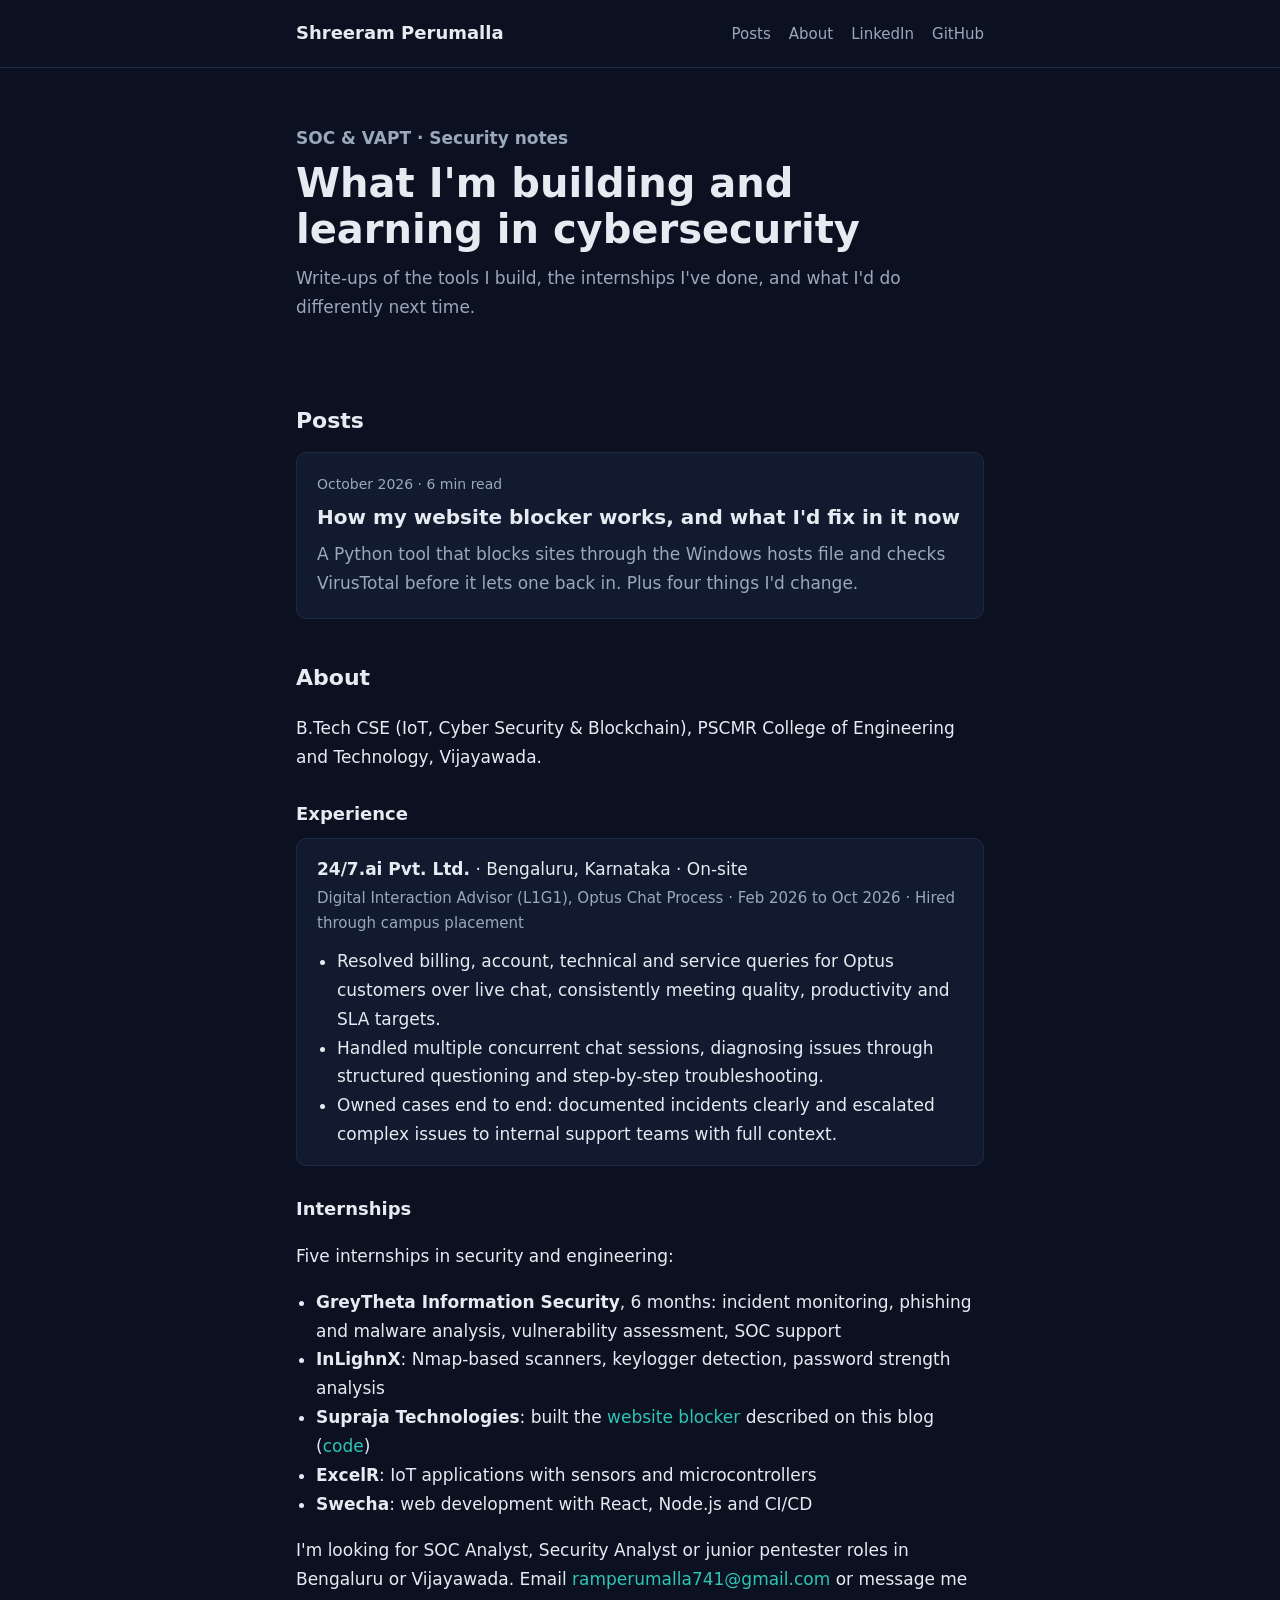
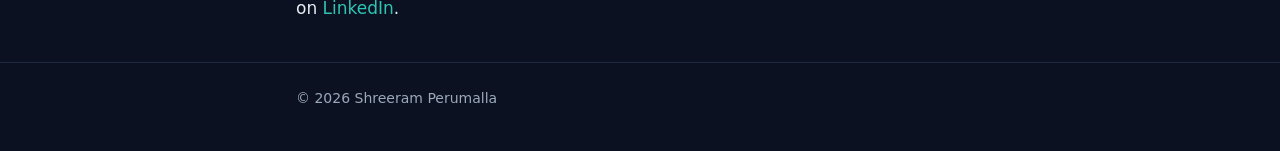
==== index.html @ 64037915 "Add files via upload" ====
<!doctype html>
<html lang="en">
<head>
<meta charset="utf-8">
<meta name="viewport" content="width=device-width, initial-scale=1">
<title>Shreeram Perumalla | Security Notes</title>
<meta name="description" content="Notes on SOC work, VAPT and the security tools I build. Shreeram Perumalla, cybersecurity student from Vijayawada.">
<link rel="stylesheet" href="style.css">
</head>
<body>
<header class="site"><div class="wrap">
  <a class="brand" href="./">Shreeram Perumalla</a>
  <nav><a href="./">Posts</a><a href="#about">About</a><a href="https://www.linkedin.com/in/shreeram-perumalla">LinkedIn</a><a href="https://github.com/ShreeRam03">GitHub</a></nav>
</div></header>

<main class="wrap">
  <section class="hero">
    <p class="tag">SOC &amp; VAPT · Security notes</p>
    <h1>What I'm building and learning in cybersecurity</h1>
    <p>Write-ups of the tools I build, the internships I've done, and what I'd do differently next time.</p>
  </section>

  <h2>Posts</h2>
  <a class="post-card" href="website-blocker.html">
    <div class="meta">October 2026 · 6 min read</div>
    <h3>How my website blocker works, and what I'd fix in it now</h3>
    <p>A Python tool that blocks sites through the Windows hosts file and checks VirusTotal before it lets one back in. Plus four things I'd change.</p>
  </a>

  <h2 id="about">About</h2>
  <p>B.Tech CSE (IoT, Cyber Security &amp; Blockchain), PSCMR College of Engineering and Technology, Vijayawada.</p>

  <h3>Experience</h3>
  <div class="role">
    <div class="role-head"><strong>24/7.ai Pvt. Ltd.</strong> · Bengaluru, Karnataka · On-site</div>
    <div class="role-title">Digital Interaction Advisor (L1G1), Optus Chat Process · Feb 2026 to Oct 2026 · Hired through campus placement</div>
    <ul class="facts">
      <li>Resolved billing, account, technical and service queries for Optus customers over live chat, consistently meeting quality, productivity and SLA targets.</li>
      <li>Handled multiple concurrent chat sessions, diagnosing issues through structured questioning and step-by-step troubleshooting.</li>
      <li>Owned cases end to end: documented incidents clearly and escalated complex issues to internal support teams with full context.</li>
    </ul>
  </div>

  <h3>Internships</h3>
  <p>Five internships in security and engineering:</p>
  <ul class="facts">
    <li><strong>GreyTheta Information Security</strong>, 6 months: incident monitoring, phishing and malware analysis, vulnerability assessment, SOC support</li>
    <li><strong>InLighnX</strong>: Nmap-based scanners, keylogger detection, password strength analysis</li>
    <li><strong>Supraja Technologies</strong>: built the <a href="website-blocker.html">website blocker</a> described on this blog (<a href="https://github.com/ShreeRam03/ShreeRam03.github.io/tree/main/scanner">code</a>)</li>
    <li><strong>ExcelR</strong>: IoT applications with sensors and microcontrollers</li>
    <li><strong>Swecha</strong>: web development with React, Node.js and CI/CD</li>
  </ul>
  <p>I'm looking for SOC Analyst, Security Analyst or junior pentester roles in Bengaluru or Vijayawada. Email <a href="mailto:ramperumalla741@gmail.com">ramperumalla741@gmail.com</a> or message me on <a href="https://www.linkedin.com/in/shreeram-perumalla">LinkedIn</a>.</p>
</main>

<footer><div class="wrap">© 2026 Shreeram Perumalla</div></footer>
</body>
</html>
---- style.css ----
:root {
  --bg: #0b1120;
  --panel: #111a2e;
  --text: #e6ebf2;
  --muted: #9aa8bb;
  --accent: #2ec4b6;
  --line: #1e2a44;
  --code: #0e1628;
}
* { box-sizing: border-box; }
html { -webkit-text-size-adjust: 100%; }
body {
  margin: 0;
  background: var(--bg);
  color: var(--text);
  font: 17px/1.7 "Segoe UI", system-ui, -apple-system, Roboto, sans-serif;
}
a { color: var(--accent); text-decoration: none; }
a:hover { text-decoration: underline; }
.wrap { max-width: 720px; margin: 0 auto; padding: 0 16px; }
header.site { border-bottom: 1px solid var(--line); }
header.site .wrap { display: flex; justify-content: space-between; align-items: center; padding-top: 18px; padding-bottom: 18px; gap: 12px; flex-wrap: wrap; }
.brand { color: var(--text); font-weight: 700; font-size: 18px; }
nav a { margin-left: 18px; color: var(--muted); font-size: 15px; }
nav a:first-child { margin-left: 0; }
.hero { padding: 56px 0 32px; }
.hero h1 { font-size: 40px; line-height: 1.15; margin: 0 0 12px; }
.hero p { color: var(--muted); margin: 0 0 8px; }
.tag { color: var(--accent); font-weight: 600; }
h2 { font-size: 22px; margin: 40px 0 12px; }
.post-card { display: block; background: var(--panel); border: 1px solid var(--line); border-radius: 10px; padding: 20px; margin: 12px 0; color: var(--text); }
.post-card:hover { border-color: var(--accent); text-decoration: none; }
.post-card .meta { color: var(--muted); font-size: 14px; }
.post-card h3 { margin: 4px 0 6px; font-size: 20px; }
.post-card p { margin: 0; color: var(--muted); }
article { padding: 40px 0; }
article h1 { font-size: 34px; line-height: 1.2; margin: 0 0 8px; }
article .meta { color: var(--muted); font-size: 14px; margin-bottom: 28px; }
article h2 { font-size: 24px; }
pre, code { font-family: Consolas, "Cascadia Mono", monospace; font-size: 14px; }
code { background: var(--code); padding: 2px 6px; border-radius: 4px; }
pre { background: var(--code); border: 1px solid var(--line); padding: 14px; border-radius: 8px; overflow-x: auto; }
pre code { padding: 0; background: none; }
ul.facts { padding-left: 20px; }
footer { border-top: 1px solid var(--line); color: var(--muted); font-size: 14px; padding: 24px 0 40px; margin-top: 40px; }
@media (max-width: 520px) { .hero h1 { font-size: 30px; } article h1 { font-size: 27px; } }
h3 { font-size: 18px; margin: 28px 0 8px; }
.role { background: var(--panel); border: 1px solid var(--line); border-radius: 10px; padding: 16px 20px; }
.role-title { color: var(--muted); font-size: 15px; margin-top: 2px; }
.role ul.facts { margin: 10px 0 0; }
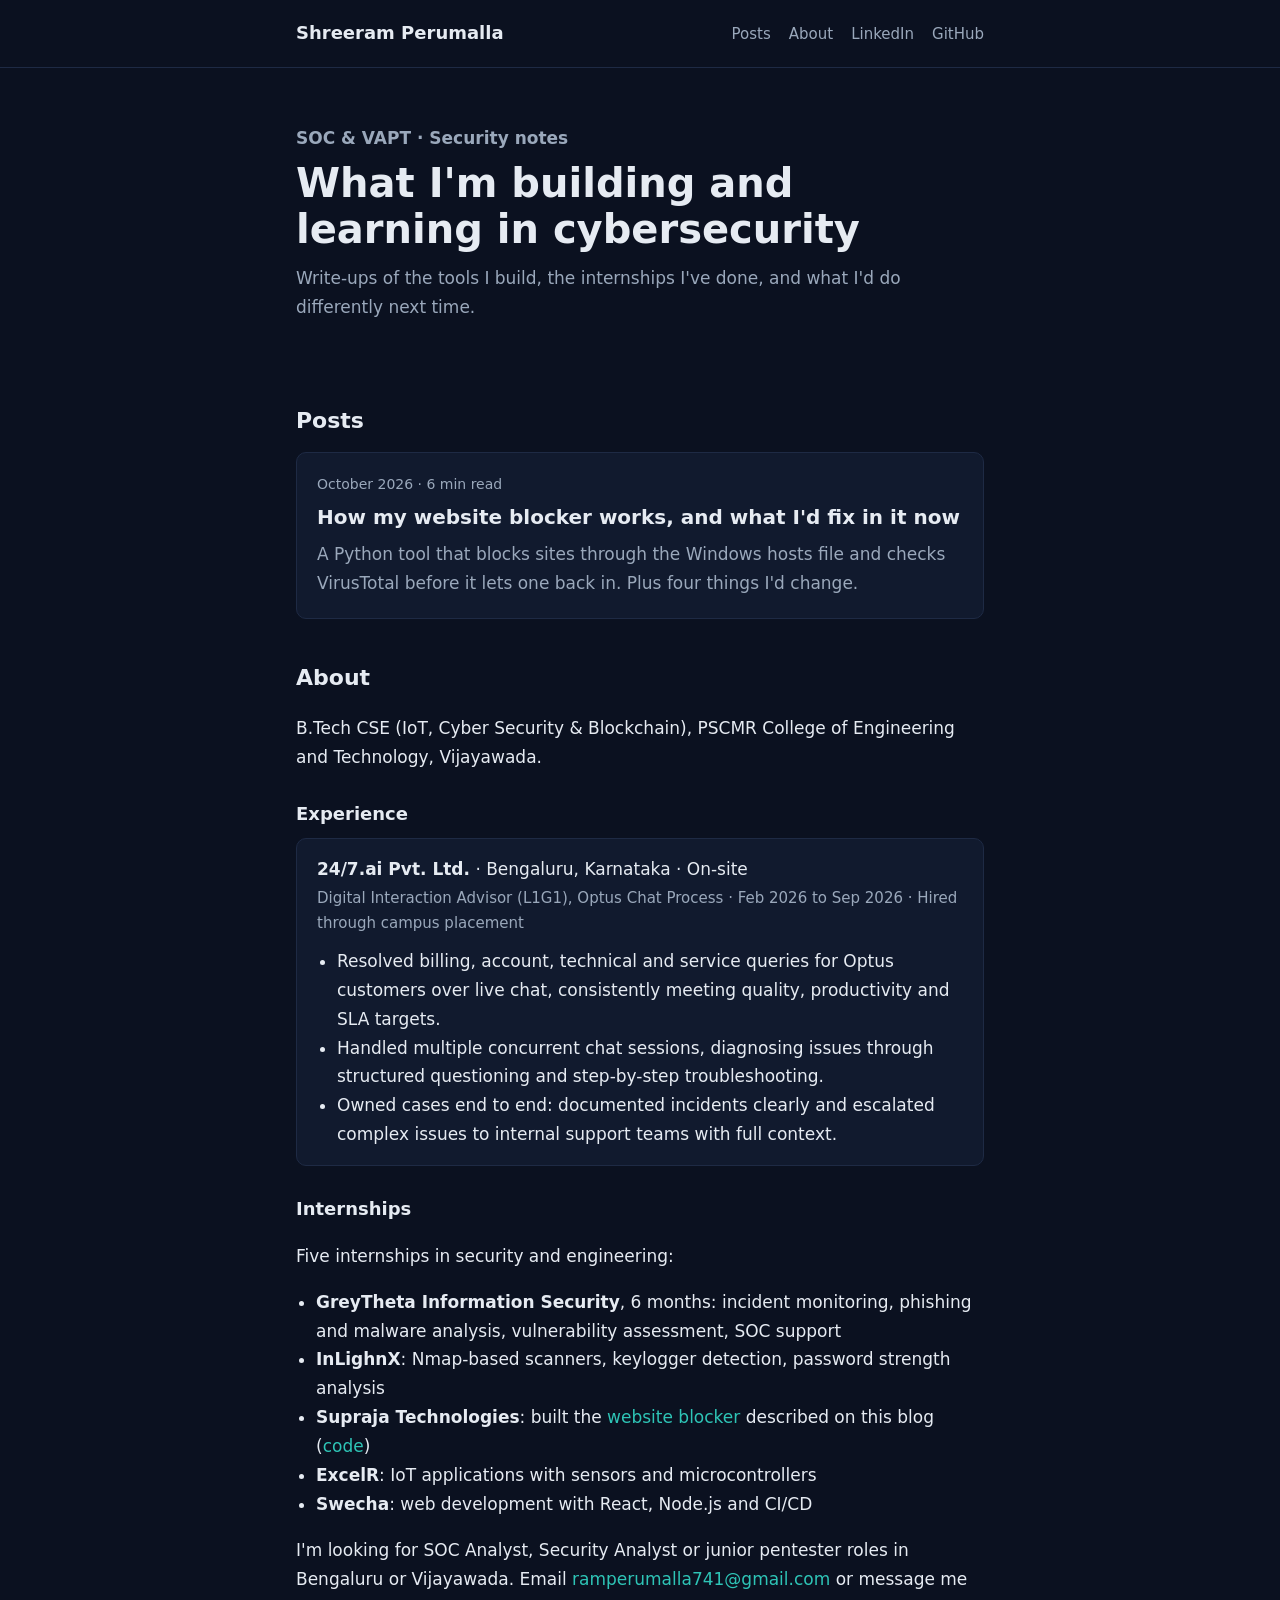
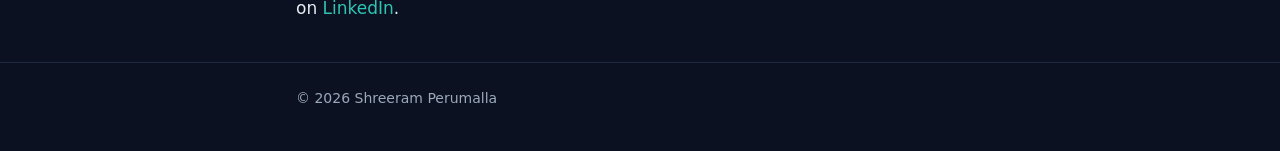
==== commit 06818e38: "Add files via upload" ====
--- a/index.html
+++ b/index.html
@@ -33,7 +33,7 @@
   <h3>Experience</h3>
   <div class="role">
     <div class="role-head"><strong>24/7.ai Pvt. Ltd.</strong> · Bengaluru, Karnataka · On-site</div>
-    <div class="role-title">Digital Interaction Advisor (L1G1), Optus Chat Process · Feb 2026 to Oct 2026 · Hired through campus placement</div>
+    <div class="role-title">Digital Interaction Advisor (L1G1), Optus Chat Process · Feb 2026 to Sep 2026 · Hired through campus placement</div>
     <ul class="facts">
       <li>Resolved billing, account, technical and service queries for Optus customers over live chat, consistently meeting quality, productivity and SLA targets.</li>
       <li>Handled multiple concurrent chat sessions, diagnosing issues through structured questioning and step-by-step troubleshooting.</li>
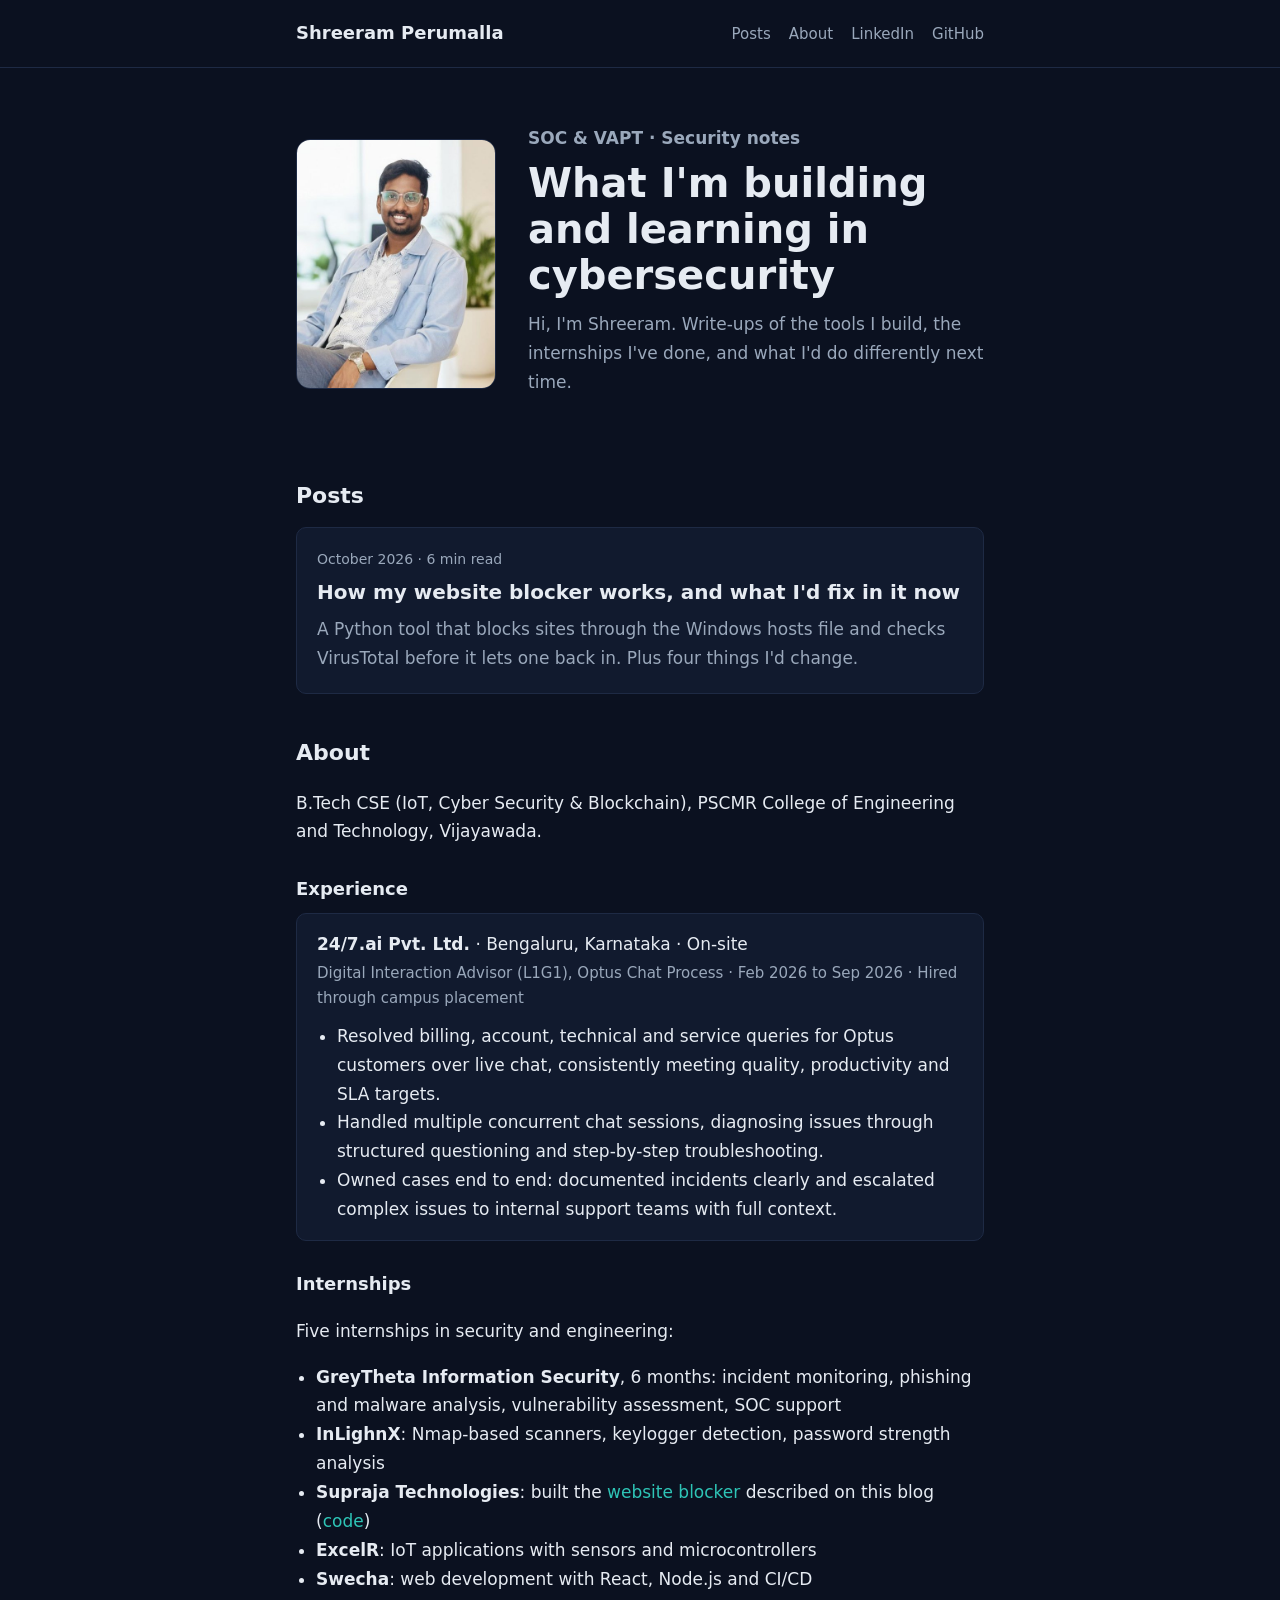
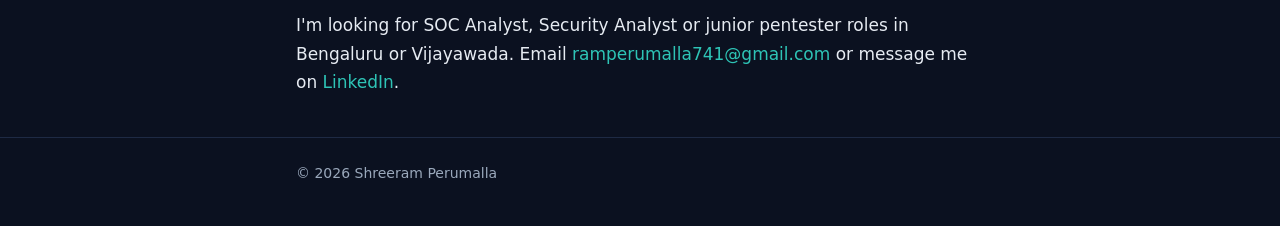
==== commit d209501a: "Add files via upload" ====
--- a/index.html
+++ b/index.html
@@ -15,9 +15,12 @@
 
 <main class="wrap">
   <section class="hero">
-    <p class="tag">SOC &amp; VAPT · Security notes</p>
-    <h1>What I'm building and learning in cybersecurity</h1>
-    <p>Write-ups of the tools I build, the internships I've done, and what I'd do differently next time.</p>
+    <img class="portrait" src="photo.jpg" width="480" height="600" alt="Shreeram Perumalla">
+    <div>
+      <p class="tag">SOC &amp; VAPT · Security notes</p>
+      <h1>What I'm building and learning in cybersecurity</h1>
+      <p>Hi, I'm Shreeram. Write-ups of the tools I build, the internships I've done, and what I'd do differently next time.</p>
+    </div>
   </section>
 
   <h2>Posts</h2>
--- a/style.css
+++ b/style.css
@@ -48,3 +48,9 @@
 .role { background: var(--panel); border: 1px solid var(--line); border-radius: 10px; padding: 16px 20px; }
 .role-title { color: var(--muted); font-size: 15px; margin-top: 2px; }
 .role ul.facts { margin: 10px 0 0; }
+.hero { display: flex; align-items: center; gap: 32px; }
+.portrait { width: 200px; height: 250px; object-fit: cover; border-radius: 14px; border: 1px solid var(--line); flex-shrink: 0; }
+@media (max-width: 620px) {
+  .hero { flex-direction: column; align-items: flex-start; gap: 20px; padding-top: 32px; }
+  .portrait { width: 160px; height: 200px; }
+}
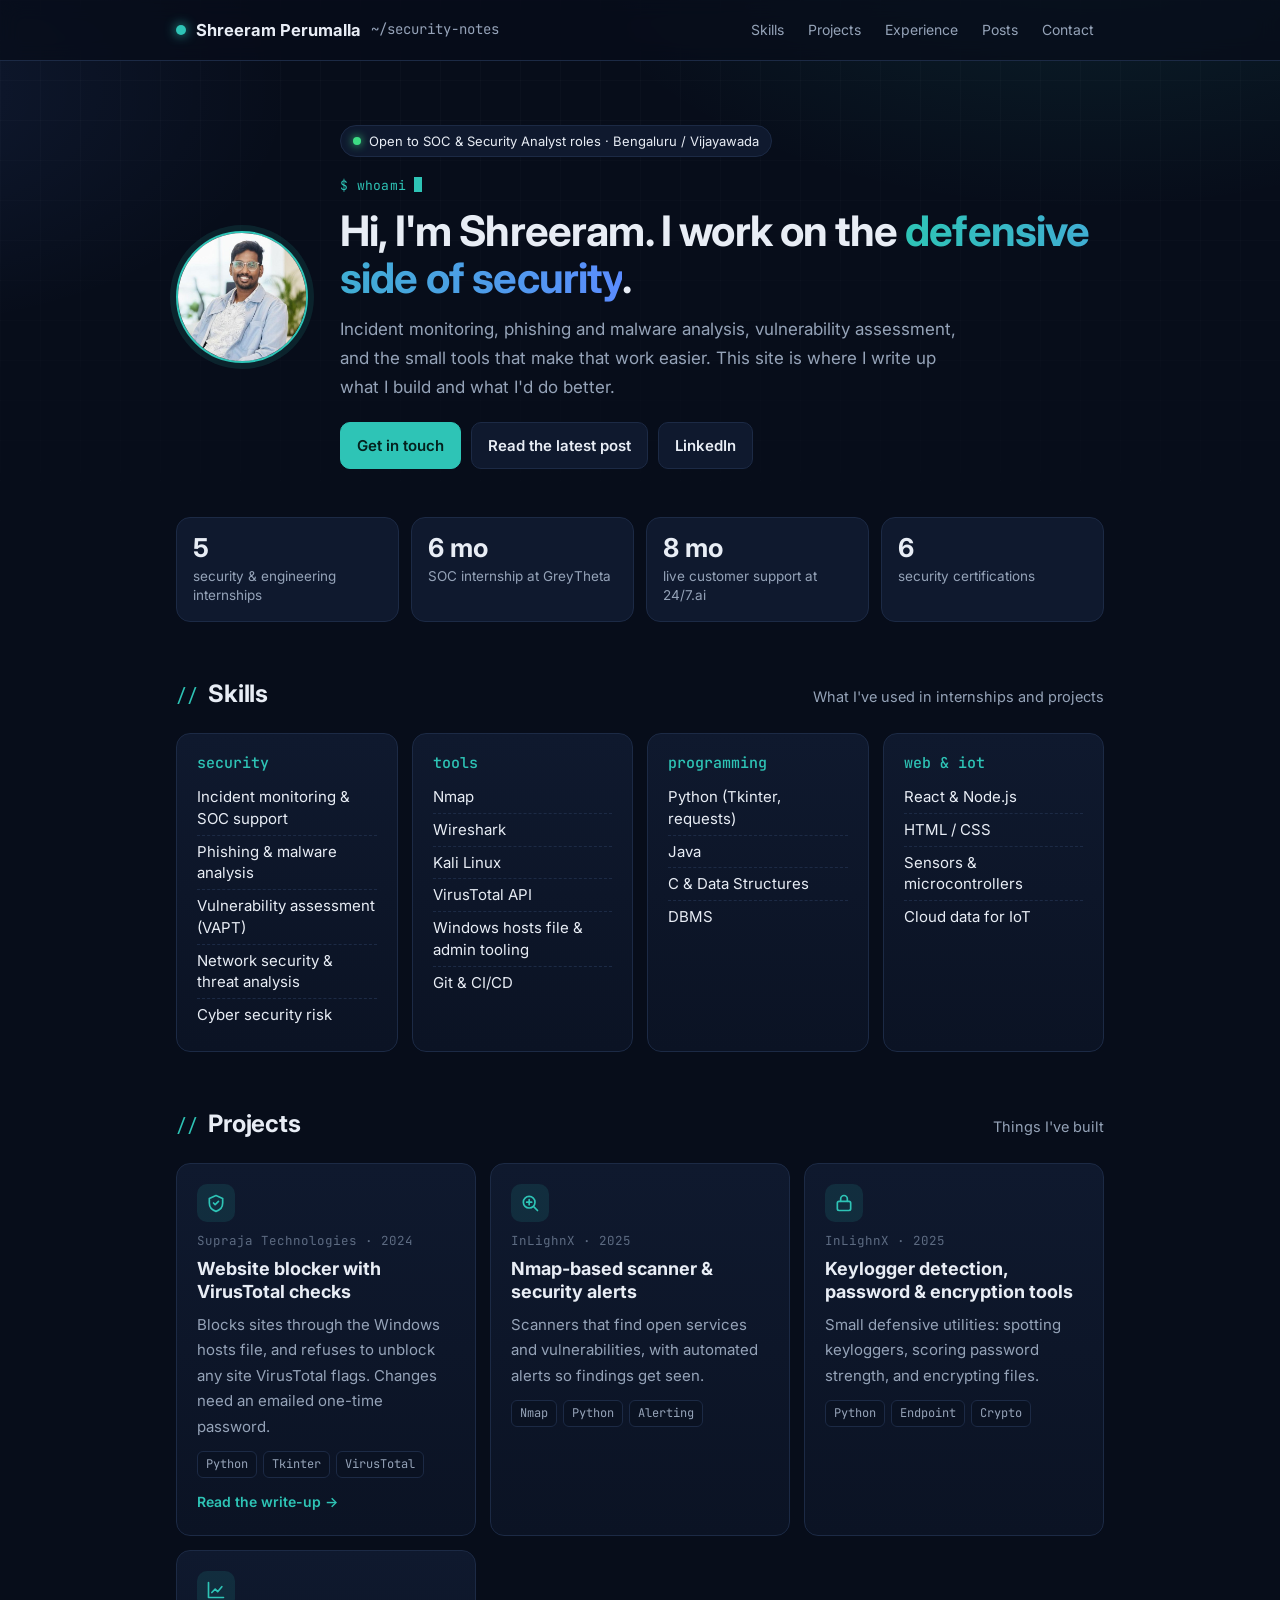
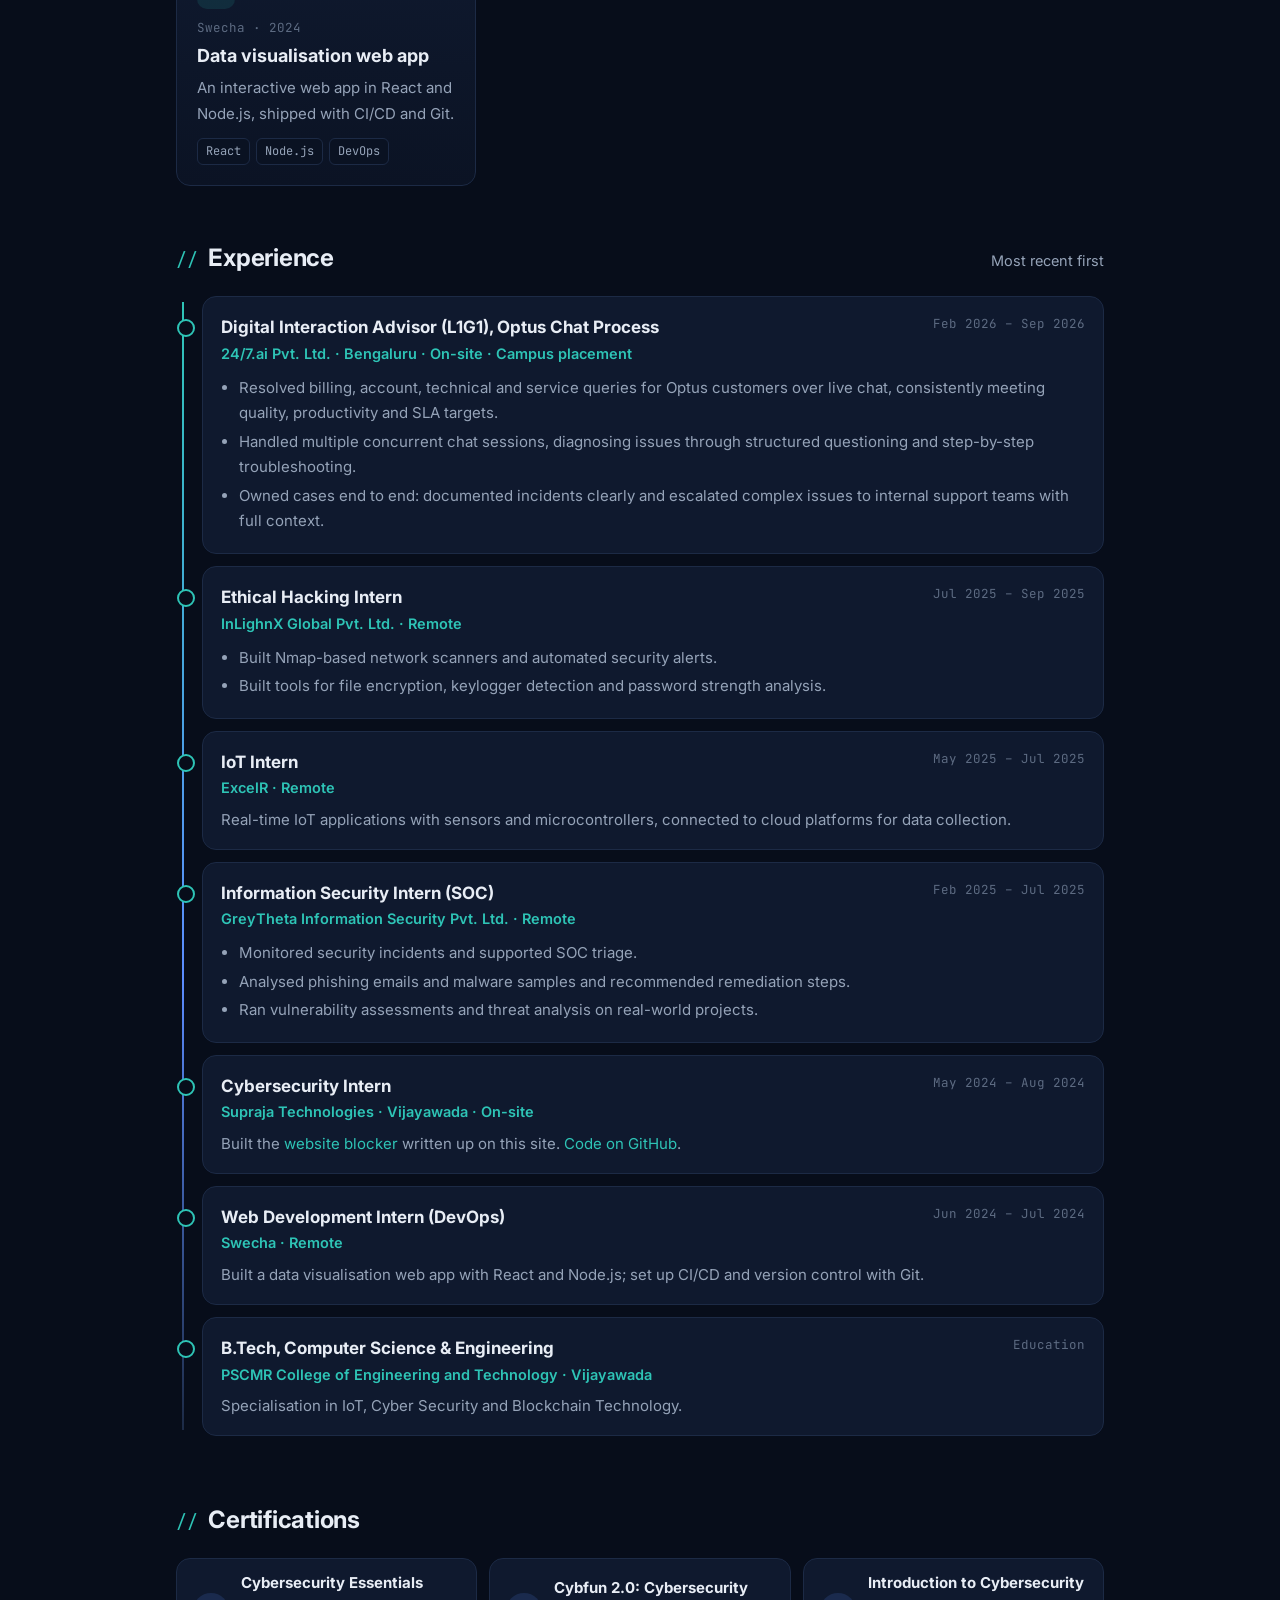
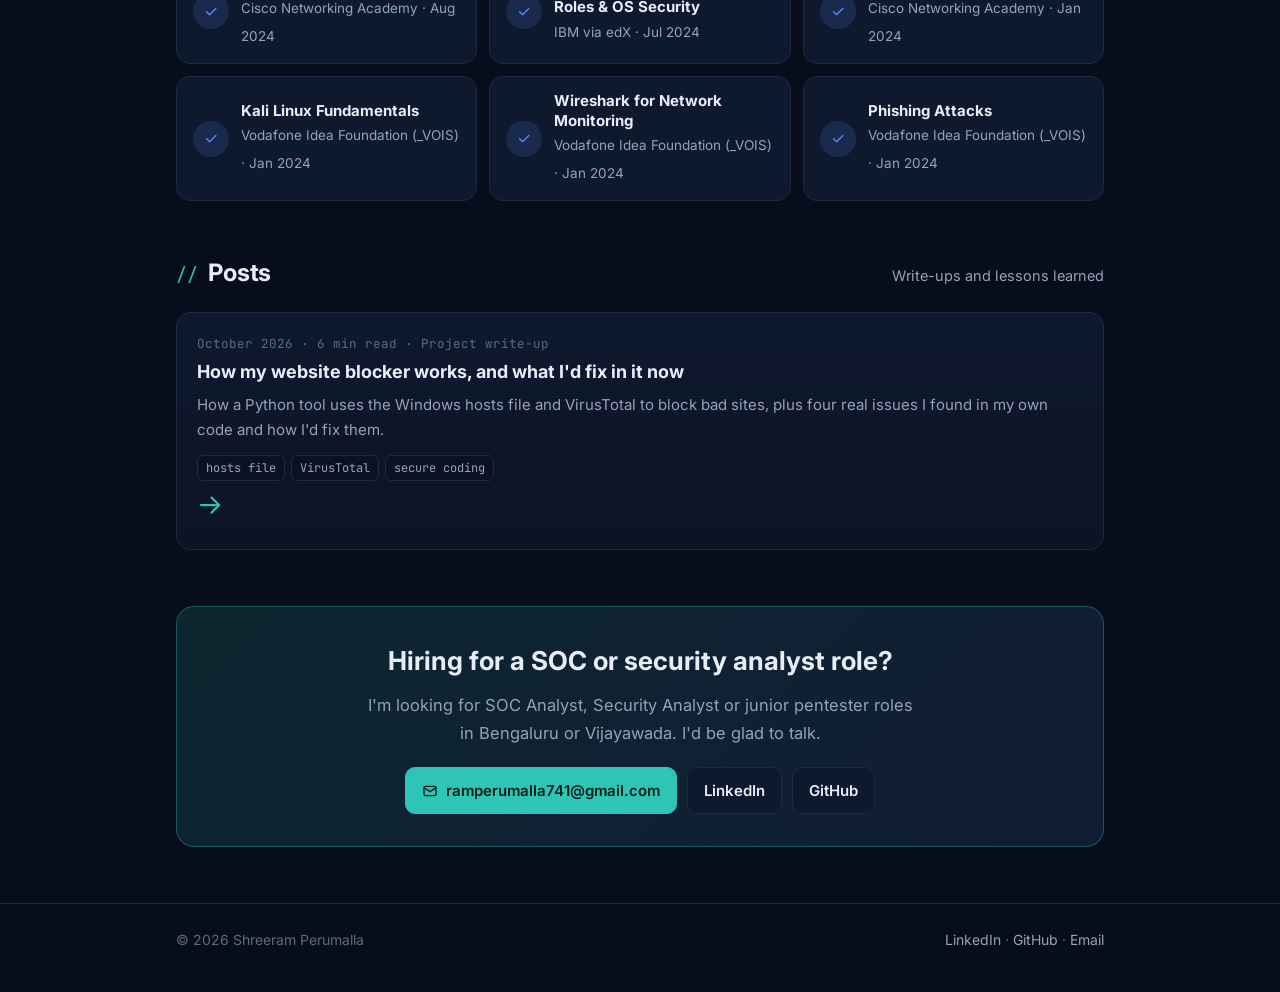
==== commit c452291e: "Add files via upload" ====
--- a/index.html
+++ b/index.html
@@ -4,58 +4,216 @@
 <meta charset="utf-8">
 <meta name="viewport" content="width=device-width, initial-scale=1">
 <title>Shreeram Perumalla | Security Notes</title>
-<meta name="description" content="Notes on SOC work, VAPT and the security tools I build. Shreeram Perumalla, cybersecurity student from Vijayawada.">
+<meta name="description" content="Shreeram Perumalla: SOC and VAPT focused, five security internships, and write-ups of the security tools I build. Open to Security Analyst roles.">
+<meta property="og:type" content="website">
+<meta property="og:title" content="Shreeram Perumalla | Security Notes">
+<meta property="og:description" content="SOC and VAPT focused. Five security internships, and write-ups of the tools I build.">
+<meta property="og:image" content="https://shreeram03.github.io/photo.jpg">
+<meta property="og:url" content="https://shreeram03.github.io/">
+<meta name="twitter:card" content="summary">
+<link rel="icon" href="data:image/svg+xml,%3Csvg xmlns='http://www.w3.org/2000/svg' viewBox='0 0 32 32'%3E%3Crect width='32' height='32' rx='8' fill='%23070d1a'/%3E%3Cpath d='M16 5l9 4v6c0 6-4 10-9 12-5-2-9-6-9-12V9z' fill='none' stroke='%232ec4b6' stroke-width='2.4'/%3E%3C/svg%3E">
+<link rel="preconnect" href="https://fonts.googleapis.com">
+<link rel="preconnect" href="https://fonts.gstatic.com" crossorigin>
+<link href="https://fonts.googleapis.com/css2?family=Inter:wght@400;500;600;700&family=JetBrains+Mono:wght@400;500&display=swap" rel="stylesheet">
 <link rel="stylesheet" href="style.css">
 </head>
 <body>
 <header class="site"><div class="wrap">
-  <a class="brand" href="./">Shreeram Perumalla</a>
-  <nav><a href="./">Posts</a><a href="#about">About</a><a href="https://www.linkedin.com/in/shreeram-perumalla">LinkedIn</a><a href="https://github.com/ShreeRam03">GitHub</a></nav>
+  <a class="brand" href="./"><span class="dot"></span>Shreeram Perumalla <span class="mono">~/security-notes</span></a>
+  <nav>
+    <a href="#skills" class="hide-sm">Skills</a>
+    <a href="#projects">Projects</a>
+    <a href="#experience">Experience</a>
+    <a href="#posts">Posts</a>
+    <a href="#contact">Contact</a>
+  </nav>
 </div></header>
 
 <main class="wrap">
   <section class="hero">
     <img class="portrait" src="photo.jpg" width="480" height="600" alt="Shreeram Perumalla">
     <div>
-      <p class="tag">SOC &amp; VAPT · Security notes</p>
-      <h1>What I'm building and learning in cybersecurity</h1>
-      <p>Hi, I'm Shreeram. Write-ups of the tools I build, the internships I've done, and what I'd do differently next time.</p>
-    </div>
-  </section>
-
-  <h2>Posts</h2>
-  <a class="post-card" href="website-blocker.html">
-    <div class="meta">October 2026 · 6 min read</div>
-    <h3>How my website blocker works, and what I'd fix in it now</h3>
-    <p>A Python tool that blocks sites through the Windows hosts file and checks VirusTotal before it lets one back in. Plus four things I'd change.</p>
-  </a>
-
-  <h2 id="about">About</h2>
-  <p>B.Tech CSE (IoT, Cyber Security &amp; Blockchain), PSCMR College of Engineering and Technology, Vijayawada.</p>
-
-  <h3>Experience</h3>
-  <div class="role">
-    <div class="role-head"><strong>24/7.ai Pvt. Ltd.</strong> · Bengaluru, Karnataka · On-site</div>
-    <div class="role-title">Digital Interaction Advisor (L1G1), Optus Chat Process · Feb 2026 to Sep 2026 · Hired through campus placement</div>
-    <ul class="facts">
-      <li>Resolved billing, account, technical and service queries for Optus customers over live chat, consistently meeting quality, productivity and SLA targets.</li>
-      <li>Handled multiple concurrent chat sessions, diagnosing issues through structured questioning and step-by-step troubleshooting.</li>
-      <li>Owned cases end to end: documented incidents clearly and escalated complex issues to internal support teams with full context.</li>
-    </ul>
+      <div class="status">Open to SOC &amp; Security Analyst roles · Bengaluru / Vijayawada</div>
+      <p class="eyebrow">$ whoami <span class="cursor"></span></p>
+      <h1>Hi, I'm Shreeram. I work on the <span class="grad">defensive side of security</span>.</h1>
+      <p class="lead">Incident monitoring, phishing and malware analysis, vulnerability assessment, and the small tools that make that work easier. This site is where I write up what I build and what I'd do better.</p>
+      <div class="btns">
+        <a class="btn primary" href="#contact">Get in touch</a>
+        <a class="btn" href="website-blocker.html">Read the latest post</a>
+        <a class="btn" href="https://www.linkedin.com/in/shreeram-perumalla">LinkedIn</a>
+      </div>
+    </div>
+  </section>
+
+  <div class="stats">
+    <div class="stat"><b>5</b><span>security &amp; engineering internships</span></div>
+    <div class="stat"><b>6 mo</b><span>SOC internship at GreyTheta</span></div>
+    <div class="stat"><b>8 mo</b><span>live customer support at 24/7.ai</span></div>
+    <div class="stat"><b>6</b><span>security certifications</span></div>
   </div>
 
-  <h3>Internships</h3>
-  <p>Five internships in security and engineering:</p>
-  <ul class="facts">
-    <li><strong>GreyTheta Information Security</strong>, 6 months: incident monitoring, phishing and malware analysis, vulnerability assessment, SOC support</li>
-    <li><strong>InLighnX</strong>: Nmap-based scanners, keylogger detection, password strength analysis</li>
-    <li><strong>Supraja Technologies</strong>: built the <a href="website-blocker.html">website blocker</a> described on this blog (<a href="https://github.com/ShreeRam03/ShreeRam03.github.io/tree/main/scanner">code</a>)</li>
-    <li><strong>ExcelR</strong>: IoT applications with sensors and microcontrollers</li>
-    <li><strong>Swecha</strong>: web development with React, Node.js and CI/CD</li>
-  </ul>
-  <p>I'm looking for SOC Analyst, Security Analyst or junior pentester roles in Bengaluru or Vijayawada. Email <a href="mailto:ramperumalla741@gmail.com">ramperumalla741@gmail.com</a> or message me on <a href="https://www.linkedin.com/in/shreeram-perumalla">LinkedIn</a>.</p>
+  <section class="block" id="skills">
+    <div class="sec-head"><h2>Skills</h2><p>What I've used in internships and projects</p></div>
+    <div class="skills">
+      <div class="card"><h3>security</h3><ul>
+        <li>Incident monitoring &amp; SOC support</li>
+        <li>Phishing &amp; malware analysis</li>
+        <li>Vulnerability assessment (VAPT)</li>
+        <li>Network security &amp; threat analysis</li>
+        <li>Cyber security risk</li>
+      </ul></div>
+      <div class="card"><h3>tools</h3><ul>
+        <li>Nmap</li>
+        <li>Wireshark</li>
+        <li>Kali Linux</li>
+        <li>VirusTotal API</li>
+        <li>Windows hosts file &amp; admin tooling</li>
+        <li>Git &amp; CI/CD</li>
+      </ul></div>
+      <div class="card"><h3>programming</h3><ul>
+        <li>Python (Tkinter, requests)</li>
+        <li>Java</li>
+        <li>C &amp; Data Structures</li>
+        <li>DBMS</li>
+      </ul></div>
+      <div class="card"><h3>web &amp; iot</h3><ul>
+        <li>React &amp; Node.js</li>
+        <li>HTML / CSS</li>
+        <li>Sensors &amp; microcontrollers</li>
+        <li>Cloud data for IoT</li>
+      </ul></div>
+    </div>
+  </section>
+
+  <section class="block" id="projects">
+    <div class="sec-head"><h2>Projects</h2><p>Things I've built</p></div>
+    <div class="grid">
+      <a class="card" href="website-blocker.html">
+        <div class="icon"><svg viewBox="0 0 24 24" fill="none" stroke="currentColor" stroke-width="2" stroke-linecap="round" stroke-linejoin="round"><path d="M12 3l8 3.5v5.5c0 5-3.4 8.5-8 10-4.6-1.5-8-5-8-10V6.5z"/><path d="M9 12l2 2 4-4"/></svg></div>
+        <div class="meta">Supraja Technologies · 2024</div>
+        <h3>Website blocker with VirusTotal checks</h3>
+        <p>Blocks sites through the Windows hosts file, and refuses to unblock any site VirusTotal flags. Changes need an emailed one-time password.</p>
+        <div class="tags"><span class="tag">Python</span><span class="tag">Tkinter</span><span class="tag">VirusTotal</span></div>
+        <span class="more">Read the write-up →</span>
+      </a>
+      <div class="card">
+        <div class="icon"><svg viewBox="0 0 24 24" fill="none" stroke="currentColor" stroke-width="2" stroke-linecap="round" stroke-linejoin="round"><circle cx="11" cy="11" r="7"/><path d="M21 21l-4.3-4.3"/><path d="M11 8v6M8 11h6"/></svg></div>
+        <div class="meta">InLighnX · 2025</div>
+        <h3>Nmap-based scanner &amp; security alerts</h3>
+        <p>Scanners that find open services and vulnerabilities, with automated alerts so findings get seen.</p>
+        <div class="tags"><span class="tag">Nmap</span><span class="tag">Python</span><span class="tag">Alerting</span></div>
+      </div>
+      <div class="card">
+        <div class="icon"><svg viewBox="0 0 24 24" fill="none" stroke="currentColor" stroke-width="2" stroke-linecap="round" stroke-linejoin="round"><rect x="4" y="10" width="16" height="11" rx="2"/><path d="M8 10V7a4 4 0 0 1 8 0v3"/></svg></div>
+        <div class="meta">InLighnX · 2025</div>
+        <h3>Keylogger detection, password &amp; encryption tools</h3>
+        <p>Small defensive utilities: spotting keyloggers, scoring password strength, and encrypting files.</p>
+        <div class="tags"><span class="tag">Python</span><span class="tag">Endpoint</span><span class="tag">Crypto</span></div>
+      </div>
+      <div class="card">
+        <div class="icon"><svg viewBox="0 0 24 24" fill="none" stroke="currentColor" stroke-width="2" stroke-linecap="round" stroke-linejoin="round"><path d="M3 3v18h18"/><path d="M7 15l4-4 3 3 5-6"/></svg></div>
+        <div class="meta">Swecha · 2024</div>
+        <h3>Data visualisation web app</h3>
+        <p>An interactive web app in React and Node.js, shipped with CI/CD and Git.</p>
+        <div class="tags"><span class="tag">React</span><span class="tag">Node.js</span><span class="tag">DevOps</span></div>
+      </div>
+    </div>
+  </section>
+
+  <section class="block" id="experience">
+    <div class="sec-head"><h2>Experience</h2><p>Most recent first</p></div>
+    <div class="timeline">
+      <div class="tl-item">
+        <div class="tl-head"><h3>Digital Interaction Advisor (L1G1), Optus Chat Process</h3><span class="tl-date">Feb 2026 – Sep 2026</span></div>
+        <div class="tl-org">24/7.ai Pvt. Ltd. · Bengaluru · On-site · Campus placement</div>
+        <ul>
+          <li>Resolved billing, account, technical and service queries for Optus customers over live chat, consistently meeting quality, productivity and SLA targets.</li>
+          <li>Handled multiple concurrent chat sessions, diagnosing issues through structured questioning and step-by-step troubleshooting.</li>
+          <li>Owned cases end to end: documented incidents clearly and escalated complex issues to internal support teams with full context.</li>
+        </ul>
+      </div>
+      <div class="tl-item">
+        <div class="tl-head"><h3>Ethical Hacking Intern</h3><span class="tl-date">Jul 2025 – Sep 2025</span></div>
+        <div class="tl-org">InLighnX Global Pvt. Ltd. · Remote</div>
+        <ul>
+          <li>Built Nmap-based network scanners and automated security alerts.</li>
+          <li>Built tools for file encryption, keylogger detection and password strength analysis.</li>
+        </ul>
+      </div>
+      <div class="tl-item">
+        <div class="tl-head"><h3>IoT Intern</h3><span class="tl-date">May 2025 – Jul 2025</span></div>
+        <div class="tl-org">ExcelR · Remote</div>
+        <p>Real-time IoT applications with sensors and microcontrollers, connected to cloud platforms for data collection.</p>
+      </div>
+      <div class="tl-item">
+        <div class="tl-head"><h3>Information Security Intern (SOC)</h3><span class="tl-date">Feb 2025 – Jul 2025</span></div>
+        <div class="tl-org">GreyTheta Information Security Pvt. Ltd. · Remote</div>
+        <ul>
+          <li>Monitored security incidents and supported SOC triage.</li>
+          <li>Analysed phishing emails and malware samples and recommended remediation steps.</li>
+          <li>Ran vulnerability assessments and threat analysis on real-world projects.</li>
+        </ul>
+      </div>
+      <div class="tl-item">
+        <div class="tl-head"><h3>Cybersecurity Intern</h3><span class="tl-date">May 2024 – Aug 2024</span></div>
+        <div class="tl-org">Supraja Technologies · Vijayawada · On-site</div>
+        <p>Built the <a href="website-blocker.html">website blocker</a> written up on this site. <a href="https://github.com/ShreeRam03/ShreeRam03.github.io/tree/main/scanner">Code on GitHub</a>.</p>
+      </div>
+      <div class="tl-item">
+        <div class="tl-head"><h3>Web Development Intern (DevOps)</h3><span class="tl-date">Jun 2024 – Jul 2024</span></div>
+        <div class="tl-org">Swecha · Remote</div>
+        <p>Built a data visualisation web app with React and Node.js; set up CI/CD and version control with Git.</p>
+      </div>
+      <div class="tl-item">
+        <div class="tl-head"><h3>B.Tech, Computer Science &amp; Engineering</h3><span class="tl-date">Education</span></div>
+        <div class="tl-org">PSCMR College of Engineering and Technology · Vijayawada</div>
+        <p>Specialisation in IoT, Cyber Security and Blockchain Technology.</p>
+      </div>
+    </div>
+  </section>
+
+  <section class="block" id="certs">
+    <div class="sec-head"><h2>Certifications</h2></div>
+    <div class="certs">
+      <div class="cert"><div class="badge">✓</div><div><b>Cybersecurity Essentials</b><span>Cisco Networking Academy · Aug 2024</span></div></div>
+      <div class="cert"><div class="badge">✓</div><div><b>Cybfun 2.0: Cybersecurity Roles &amp; OS Security</b><span>IBM via edX · Jul 2024</span></div></div>
+      <div class="cert"><div class="badge">✓</div><div><b>Introduction to Cybersecurity</b><span>Cisco Networking Academy · Jan 2024</span></div></div>
+      <div class="cert"><div class="badge">✓</div><div><b>Kali Linux Fundamentals</b><span>Vodafone Idea Foundation (_VOIS) · Jan 2024</span></div></div>
+      <div class="cert"><div class="badge">✓</div><div><b>Wireshark for Network Monitoring</b><span>Vodafone Idea Foundation (_VOIS) · Jan 2024</span></div></div>
+      <div class="cert"><div class="badge">✓</div><div><b>Phishing Attacks</b><span>Vodafone Idea Foundation (_VOIS) · Jan 2024</span></div></div>    </div>
+  </section>
+
+  <section class="block" id="posts">
+    <div class="sec-head"><h2>Posts</h2><p>Write-ups and lessons learned</p></div>
+    <div class="grid">
+      <a class="card post-feature" href="website-blocker.html">
+        <div>
+          <div class="meta">October 2026 · 6 min read · Project write-up</div>
+          <h3>How my website blocker works, and what I'd fix in it now</h3>
+          <p>How a Python tool uses the Windows hosts file and VirusTotal to block bad sites, plus four real issues I found in my own code and how I'd fix them.</p>
+          <div class="tags"><span class="tag">hosts file</span><span class="tag">VirusTotal</span><span class="tag">secure coding</span></div>
+        </div>
+        <div class="arrow">→</div>
+      </a>
+    </div>
+  </section>
+
+  <section class="cta" id="contact">
+    <h2>Hiring for a SOC or security analyst role?</h2>
+    <p>I'm looking for SOC Analyst, Security Analyst or junior pentester roles in Bengaluru or Vijayawada. I'd be glad to talk.</p>
+    <div class="btns">
+      <a class="btn primary" href="mailto:ramperumalla741@gmail.com">
+        <svg viewBox="0 0 24 24" fill="none" stroke="currentColor" stroke-width="2"><rect x="3" y="5" width="18" height="14" rx="2"/><path d="M3 7l9 6 9-6"/></svg>
+        ramperumalla741@gmail.com</a>
+      <a class="btn" href="https://www.linkedin.com/in/shreeram-perumalla">LinkedIn</a>
+      <a class="btn" href="https://github.com/ShreeRam03">GitHub</a>
+    </div>
+  </section>
 </main>
 
-<footer><div class="wrap">© 2026 Shreeram Perumalla</div></footer>
+<footer><div class="wrap">
+  <span>© 2026 Shreeram Perumalla</span>
+  <span><a href="https://www.linkedin.com/in/shreeram-perumalla">LinkedIn</a> · <a href="https://github.com/ShreeRam03">GitHub</a> · <a href="mailto:ramperumalla741@gmail.com">Email</a></span>
+</div></footer>
 </body>
 </html>
--- a/style.css
+++ b/style.css
@@ -1,56 +1,182 @@
-:root {
-  --bg: #0b1120;
-  --panel: #111a2e;
-  --text: #e6ebf2;
-  --muted: #9aa8bb;
-  --accent: #2ec4b6;
-  --line: #1e2a44;
-  --code: #0e1628;
-}
-* { box-sizing: border-box; }
-html { -webkit-text-size-adjust: 100%; }
-body {
-  margin: 0;
-  background: var(--bg);
-  color: var(--text);
-  font: 17px/1.7 "Segoe UI", system-ui, -apple-system, Roboto, sans-serif;
-}
-a { color: var(--accent); text-decoration: none; }
-a:hover { text-decoration: underline; }
-.wrap { max-width: 720px; margin: 0 auto; padding: 0 16px; }
-header.site { border-bottom: 1px solid var(--line); }
-header.site .wrap { display: flex; justify-content: space-between; align-items: center; padding-top: 18px; padding-bottom: 18px; gap: 12px; flex-wrap: wrap; }
-.brand { color: var(--text); font-weight: 700; font-size: 18px; }
-nav a { margin-left: 18px; color: var(--muted); font-size: 15px; }
-nav a:first-child { margin-left: 0; }
-.hero { padding: 56px 0 32px; }
-.hero h1 { font-size: 40px; line-height: 1.15; margin: 0 0 12px; }
-.hero p { color: var(--muted); margin: 0 0 8px; }
-.tag { color: var(--accent); font-weight: 600; }
-h2 { font-size: 22px; margin: 40px 0 12px; }
-.post-card { display: block; background: var(--panel); border: 1px solid var(--line); border-radius: 10px; padding: 20px; margin: 12px 0; color: var(--text); }
-.post-card:hover { border-color: var(--accent); text-decoration: none; }
-.post-card .meta { color: var(--muted); font-size: 14px; }
-.post-card h3 { margin: 4px 0 6px; font-size: 20px; }
-.post-card p { margin: 0; color: var(--muted); }
-article { padding: 40px 0; }
-article h1 { font-size: 34px; line-height: 1.2; margin: 0 0 8px; }
-article .meta { color: var(--muted); font-size: 14px; margin-bottom: 28px; }
-article h2 { font-size: 24px; }
-pre, code { font-family: Consolas, "Cascadia Mono", monospace; font-size: 14px; }
-code { background: var(--code); padding: 2px 6px; border-radius: 4px; }
-pre { background: var(--code); border: 1px solid var(--line); padding: 14px; border-radius: 8px; overflow-x: auto; }
-pre code { padding: 0; background: none; }
-ul.facts { padding-left: 20px; }
-footer { border-top: 1px solid var(--line); color: var(--muted); font-size: 14px; padding: 24px 0 40px; margin-top: 40px; }
-@media (max-width: 520px) { .hero h1 { font-size: 30px; } article h1 { font-size: 27px; } }
-h3 { font-size: 18px; margin: 28px 0 8px; }
-.role { background: var(--panel); border: 1px solid var(--line); border-radius: 10px; padding: 16px 20px; }
-.role-title { color: var(--muted); font-size: 15px; margin-top: 2px; }
-.role ul.facts { margin: 10px 0 0; }
-.hero { display: flex; align-items: center; gap: 32px; }
-.portrait { width: 200px; height: 250px; object-fit: cover; border-radius: 14px; border: 1px solid var(--line); flex-shrink: 0; }
-@media (max-width: 620px) {
-  .hero { flex-direction: column; align-items: flex-start; gap: 20px; padding-top: 32px; }
-  .portrait { width: 160px; height: 200px; }
-}
+:root {
+  --bg: #070d1a;
+  --bg-2: #0b1324;
+  --panel: #0f192e;
+  --panel-2: #13203a;
+  --text: #e8edf5;
+  --muted: #95a3b8;
+  --faint: #5d6b82;
+  --accent: #2ec4b6;
+  --accent-2: #5b8cff;
+  --line: #1c2a45;
+  --code: #0a1222;
+  --radius: 14px;
+  --mono: "JetBrains Mono", Consolas, "Cascadia Mono", monospace;
+}
+* { box-sizing: border-box; }
+html { -webkit-text-size-adjust: 100%; scroll-behavior: smooth; scroll-padding-top: 80px; }
+body {
+  margin: 0;
+  color: var(--text);
+  font: 16.5px/1.7 "Inter", "Segoe UI", system-ui, -apple-system, Roboto, sans-serif;
+  background:
+    radial-gradient(900px 500px at 85% -10%, rgba(46,196,182,.12), transparent 60%),
+    radial-gradient(700px 400px at -10% 10%, rgba(91,140,255,.10), transparent 60%),
+    var(--bg);
+  background-attachment: fixed;
+}
+body::before {
+  content: ""; position: fixed; inset: 0; pointer-events: none; z-index: -1;
+  background-image: linear-gradient(rgba(255,255,255,.025) 1px, transparent 1px), linear-gradient(90deg, rgba(255,255,255,.025) 1px, transparent 1px);
+  background-size: 40px 40px;
+  mask-image: linear-gradient(to bottom, #000 0%, transparent 70%);
+}
+a { color: var(--accent); text-decoration: none; }
+a:hover { text-decoration: underline; }
+img { max-width: 100%; }
+.wrap { max-width: 960px; margin: 0 auto; padding: 0 16px; }
+.narrow { max-width: 740px; }
+
+/* nav */
+header.site { position: sticky; top: 0; z-index: 10; backdrop-filter: blur(10px); background: rgba(7,13,26,.75); border-bottom: 1px solid var(--line); }
+header.site .wrap { display: flex; justify-content: space-between; align-items: center; height: 60px; gap: 12px; }
+.brand { color: var(--text); font-weight: 700; display: flex; align-items: center; gap: 10px; }
+.brand:hover { text-decoration: none; }
+.brand .dot { width: 10px; height: 10px; border-radius: 50%; background: var(--accent); box-shadow: 0 0 12px var(--accent); }
+.brand .mono { font-family: var(--mono); font-size: 14px; color: var(--muted); font-weight: 400; }
+nav { display: flex; gap: 4px; flex-wrap: wrap; }
+nav a { color: var(--muted); font-size: 14px; padding: 6px 10px; border-radius: 8px; }
+nav a:hover { color: var(--text); background: var(--panel); text-decoration: none; }
+@media (max-width: 700px) { nav .hide-sm { display: none; } .brand .mono { display: none; } }
+
+/* hero */
+.hero { display: grid; grid-template-columns: auto 1fr; gap: 32px; align-items: center; padding: 64px 0 40px; }
+.portrait { width: 132px; height: 132px; object-fit: cover; object-position: 50% 15%; border-radius: 50%; border: 2px solid var(--accent); box-shadow: 0 0 0 6px rgba(46,196,182,.12); }
+.eyebrow { font-family: var(--mono); font-size: 13px; color: var(--accent); letter-spacing: .02em; margin: 0 0 10px; }
+.eyebrow .cursor { display: inline-block; width: 8px; height: 15px; background: var(--accent); vertical-align: -2px; animation: blink 1.1s steps(1) infinite; }
+@keyframes blink { 50% { opacity: 0; } }
+.hero h1 { font-size: 42px; line-height: 1.12; margin: 0 0 14px; letter-spacing: -.02em; }
+.hero h1 .grad { background: linear-gradient(90deg, var(--accent), var(--accent-2)); -webkit-background-clip: text; background-clip: text; color: transparent; }
+.hero p.lead { color: var(--muted); margin: 0 0 20px; max-width: 620px; font-size: 17px; }
+.status { display: inline-flex; align-items: center; gap: 8px; font-size: 13px; color: var(--text); background: var(--panel); border: 1px solid var(--line); padding: 4px 12px; border-radius: 999px; margin-bottom: 18px; }
+.status::before { content: ""; width: 8px; height: 8px; border-radius: 50%; background: #3ddc84; box-shadow: 0 0 8px #3ddc84; }
+.btns { display: flex; gap: 10px; flex-wrap: wrap; }
+.btn { display: inline-flex; align-items: center; gap: 8px; padding: 10px 16px; border-radius: 10px; font-weight: 600; font-size: 15px; border: 1px solid var(--line); color: var(--text); background: var(--panel); }
+.btn:hover { text-decoration: none; border-color: var(--accent); }
+.btn.primary { background: var(--accent); color: #04211e; border-color: var(--accent); }
+.btn.primary:hover { filter: brightness(1.08); }
+.btn svg { width: 16px; height: 16px; }
+@media (max-width: 700px) {
+  .hero { grid-template-columns: 1fr; gap: 20px; padding-top: 36px; }
+  .portrait { width: 100px; height: 100px; }
+  .hero h1 { font-size: 31px; }
+}
+
+/* stats */
+.stats { display: grid; grid-template-columns: repeat(4, 1fr); gap: 12px; margin: 8px 0 8px; }
+.stat { background: var(--panel); border: 1px solid var(--line); border-radius: var(--radius); padding: 16px; }
+.stat b { display: block; font-size: 26px; line-height: 1.1; color: var(--text); }
+.stat span { display: block; color: var(--muted); font-size: 13.5px; line-height: 1.4; margin-top: 4px; }
+@media (max-width: 700px) { .stats { grid-template-columns: repeat(2, 1fr); } }
+
+/* sections */
+section.block { padding: 44px 0 8px; }
+.sec-head { display: flex; align-items: baseline; justify-content: space-between; gap: 12px; margin-bottom: 18px; flex-wrap: wrap; }
+.sec-head h2 { font-size: 24px; margin: 0; letter-spacing: -.01em; }
+.sec-head h2::before { content: "// "; color: var(--accent); font-family: var(--mono); font-weight: 400; font-size: 18px; }
+.sec-head p { margin: 0; color: var(--muted); font-size: 14.5px; }
+
+/* cards */
+.grid { display: grid; grid-template-columns: repeat(auto-fill, minmax(260px, 1fr)); gap: 14px; }
+.card { background: linear-gradient(180deg, var(--panel), var(--bg-2)); border: 1px solid var(--line); border-radius: var(--radius); padding: 20px; transition: border-color .2s, transform .2s; }
+.card:hover { border-color: rgba(46,196,182,.55); transform: translateY(-2px); }
+a.card { display: block; color: var(--text); }
+a.card:hover { text-decoration: none; }
+.card h3 { margin: 6px 0 8px; font-size: 18px; line-height: 1.3; }
+.card p { margin: 0; color: var(--muted); font-size: 15px; }
+.card .meta { font-family: var(--mono); font-size: 12.5px; color: var(--faint); }
+.card .more { display: inline-block; margin-top: 12px; color: var(--accent); font-size: 14px; font-weight: 600; }
+.icon { width: 38px; height: 38px; border-radius: 10px; display: grid; place-items: center; background: rgba(46,196,182,.12); color: var(--accent); margin-bottom: 8px; }
+.icon svg { width: 20px; height: 20px; }
+.tags { display: flex; flex-wrap: wrap; gap: 6px; margin-top: 12px; }
+.tag { font-family: var(--mono); font-size: 12px; color: var(--muted); background: var(--code); border: 1px solid var(--line); padding: 2px 8px; border-radius: 6px; }
+.post-feature { grid-column: 1 / -1; display: grid; grid-template-columns: 1fr auto; gap: 20px; align-items: center; }
+.post-feature .arrow { font-size: 28px; color: var(--accent); }
+@media (max-width: 700px) { .post-feature { grid-template-columns: 1fr; } .post-feature .arrow { display: none; } }
+
+/* skills */
+.skills { display: grid; grid-template-columns: repeat(4, 1fr); gap: 14px; }
+@media (max-width: 860px) { .skills { grid-template-columns: repeat(2, 1fr); } }
+@media (max-width: 460px) { .skills { grid-template-columns: 1fr; } }
+.skills .card h3 { font-size: 15px; font-family: var(--mono); color: var(--accent); font-weight: 500; margin-top: 0; }
+.skills ul { list-style: none; padding: 0; margin: 0; }
+.skills li { padding: 5px 0; line-height: 1.45; color: var(--text); font-size: 15px; border-bottom: 1px dashed var(--line); }
+.skills li:last-child { border-bottom: 0; }
+
+/* timeline */
+.timeline { position: relative; padding-left: 26px; }
+.timeline::before { content: ""; position: absolute; left: 6px; top: 6px; bottom: 6px; width: 2px; background: linear-gradient(var(--accent), var(--accent-2) 60%, var(--line)); }
+.tl-item { position: relative; background: var(--panel); border: 1px solid var(--line); border-radius: var(--radius); padding: 16px 18px; margin-bottom: 12px; }
+.tl-item::before { content: ""; position: absolute; left: -26px; top: 22px; width: 14px; height: 14px; border-radius: 50%; background: var(--bg); border: 2px solid var(--accent); }
+.tl-head { display: flex; justify-content: space-between; gap: 10px; flex-wrap: wrap; }
+.tl-head h3 { margin: 0; font-size: 17px; }
+.tl-date { font-family: var(--mono); font-size: 12.5px; color: var(--faint); white-space: nowrap; }
+.tl-org { color: var(--accent); font-size: 14.5px; font-weight: 600; }
+.tl-item ul { margin: 8px 0 0; padding-left: 18px; color: var(--muted); font-size: 15px; }
+.tl-item ul li { margin: 3px 0; }
+.tl-item p { margin: 6px 0 0; color: var(--muted); font-size: 15px; }
+
+/* certs */
+.certs { display: grid; grid-template-columns: repeat(auto-fill, minmax(260px, 1fr)); gap: 12px; }
+.cert { display: flex; gap: 12px; align-items: center; background: var(--panel); border: 1px solid var(--line); border-radius: var(--radius); padding: 14px 16px; }
+.cert .badge { width: 36px; height: 36px; flex-shrink: 0; border-radius: 50%; display: grid; place-items: center; background: rgba(91,140,255,.15); color: var(--accent-2); font-size: 16px; }
+.cert b { display: block; font-size: 15px; line-height: 1.3; }
+.cert span { color: var(--muted); font-size: 13.5px; }
+
+/* contact */
+.cta { margin: 48px 0 0; background: linear-gradient(135deg, rgba(46,196,182,.14), rgba(91,140,255,.12)); border: 1px solid rgba(46,196,182,.35); border-radius: 18px; padding: 32px; text-align: center; }
+.cta h2 { margin: 0 0 8px; font-size: 26px; }
+.cta p { margin: 0 auto 20px; color: var(--muted); max-width: 560px; }
+.cta .btns { justify-content: center; }
+
+footer { border-top: 1px solid var(--line); color: var(--faint); font-size: 14px; padding: 24px 0 40px; margin-top: 56px; }
+footer .wrap { display: flex; justify-content: space-between; gap: 12px; flex-wrap: wrap; }
+footer a { color: var(--muted); }
+
+/* article */
+.progress { position: fixed; top: 0; left: 0; height: 3px; width: 0; background: linear-gradient(90deg, var(--accent), var(--accent-2)); z-index: 20; }
+article { padding: 48px 0 16px; }
+.crumbs { font-family: var(--mono); font-size: 13px; color: var(--faint); margin-bottom: 14px; }
+.crumbs a { color: var(--muted); }
+article h1 { font-size: 38px; line-height: 1.15; margin: 0 0 14px; letter-spacing: -.02em; }
+.byline { display: flex; align-items: center; gap: 12px; color: var(--muted); font-size: 14px; margin-bottom: 28px; flex-wrap: wrap; }
+.byline img { width: 40px; height: 40px; border-radius: 50%; object-fit: cover; object-position: 50% 15%; border: 1px solid var(--accent); }
+.byline b { color: var(--text); font-weight: 600; }
+article h2 { font-size: 24px; margin: 40px 0 10px; letter-spacing: -.01em; }
+article p, article li { color: #d3dbe7; }
+article ul li { margin: 6px 0; }
+.toc { background: var(--panel); border: 1px solid var(--line); border-radius: var(--radius); padding: 16px 20px; margin: 0 0 28px; }
+.toc b { font-family: var(--mono); font-size: 13px; color: var(--accent); font-weight: 500; }
+.toc ol { margin: 8px 0 0; padding-left: 20px; }
+.toc li { margin: 3px 0; }
+.toc a { color: var(--text); }
+.callout { border-left: 3px solid var(--accent); background: rgba(46,196,182,.07); padding: 12px 16px; border-radius: 0 10px 10px 0; margin: 20px 0; color: var(--text); }
+.fix { background: var(--panel); border: 1px solid var(--line); border-radius: var(--radius); padding: 16px 18px; margin: 12px 0; }
+.fix h3 { margin: 0 0 6px; font-size: 17px; }
+.fix h3 .n { font-family: var(--mono); color: var(--accent); margin-right: 8px; }
+.fix p { margin: 0; }
+pre, code { font-family: var(--mono); font-size: 13.5px; }
+code { background: var(--code); border: 1px solid var(--line); padding: 1px 6px; border-radius: 5px; color: #b9f3ec; }
+pre { background: var(--code); border: 1px solid var(--line); padding: 14px 16px; border-radius: 10px; overflow-x: auto; position: relative; }
+pre code { padding: 0; background: none; border: 0; color: #cfe3ff; }
+pre .c { color: var(--faint); }
+pre .k { color: #ff9ac1; }
+pre .s { color: #a5e3a1; }
+.flow { display: grid; grid-template-columns: repeat(4, 1fr); gap: 10px; margin: 18px 0; }
+.flow div { background: var(--panel); border: 1px solid var(--line); border-radius: 10px; padding: 12px; font-size: 14px; color: var(--muted); }
+.flow div b { display: block; color: var(--text); font-size: 14.5px; margin-bottom: 2px; }
+.flow div i { font-style: normal; font-family: var(--mono); color: var(--accent); font-size: 12px; }
+@media (max-width: 700px) { .flow { grid-template-columns: 1fr 1fr; } article h1 { font-size: 29px; } }
+.author { display: flex; gap: 16px; align-items: center; background: var(--panel); border: 1px solid var(--line); border-radius: var(--radius); padding: 18px; margin-top: 40px; }
+.author img { width: 64px; height: 64px; border-radius: 50%; object-fit: cover; object-position: 50% 15%; border: 2px solid var(--accent); flex-shrink: 0; }
+.author p { margin: 2px 0 0; color: var(--muted); font-size: 15px; }
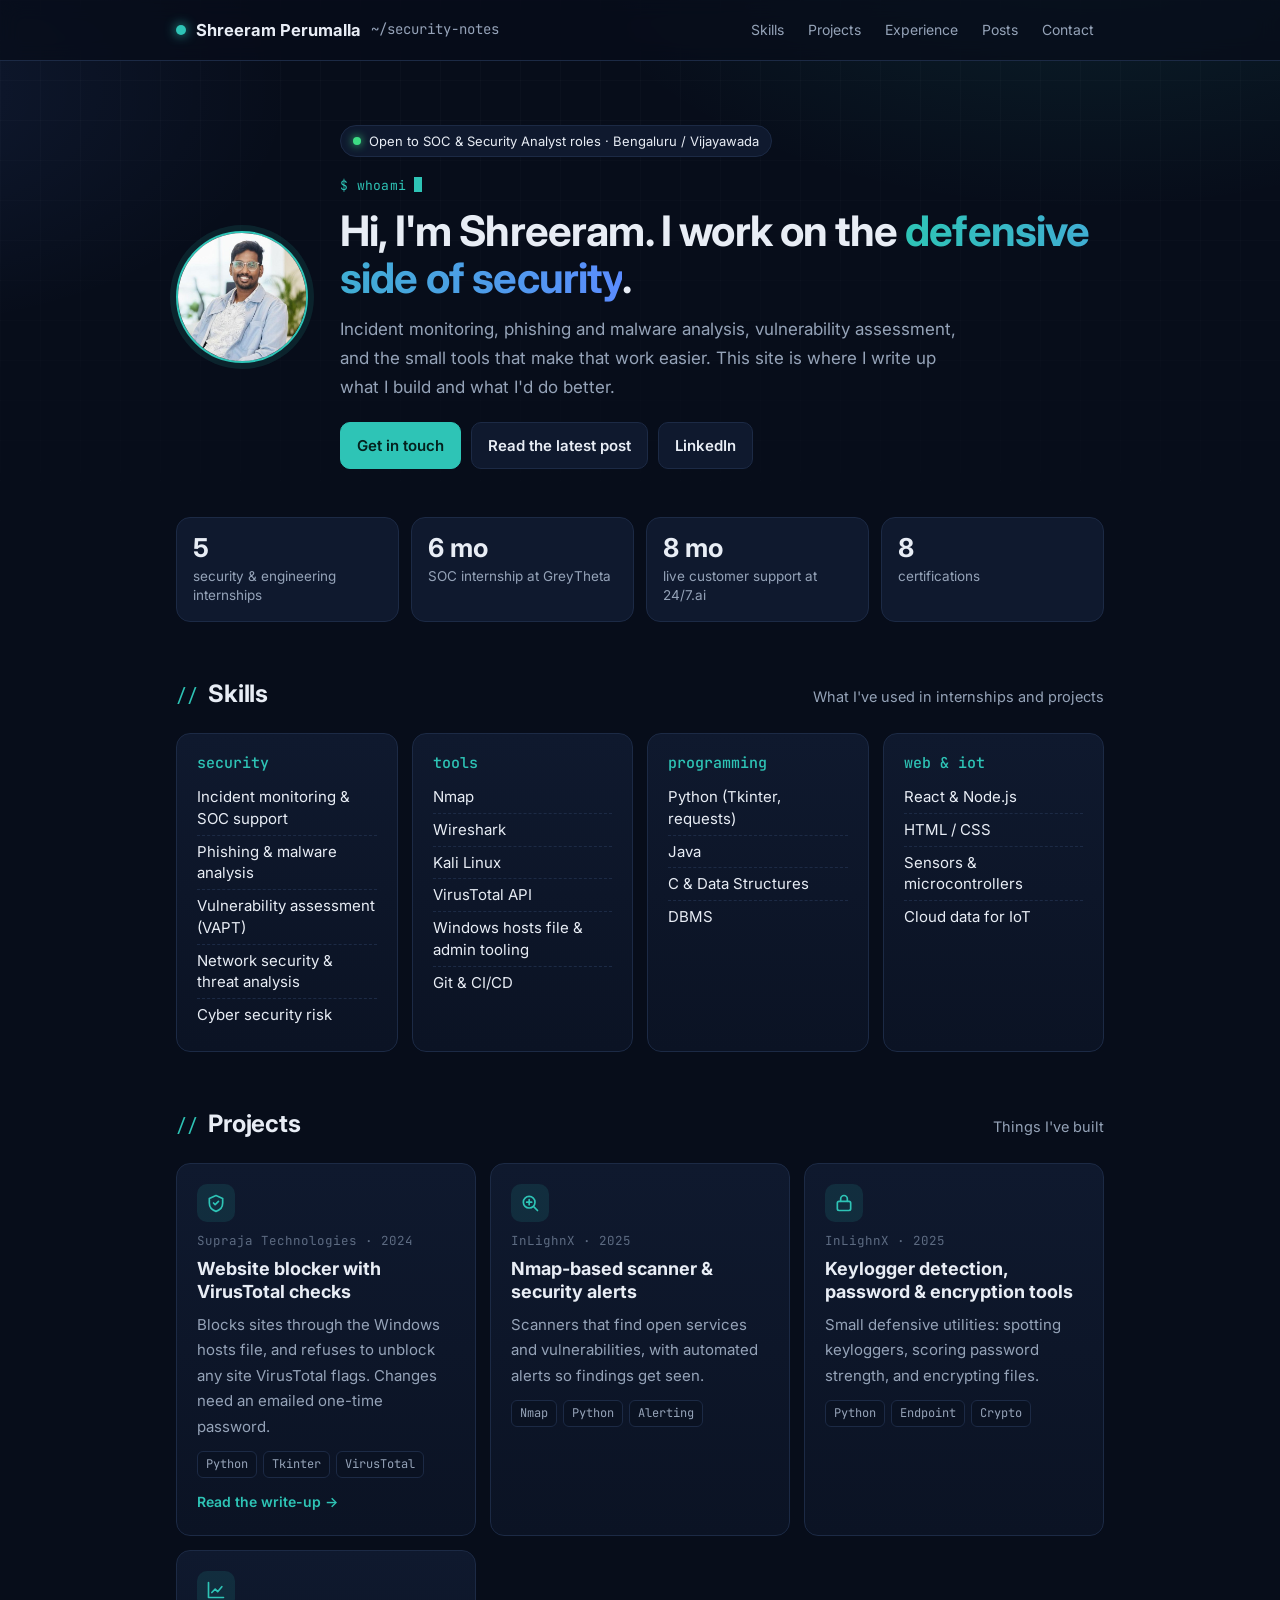
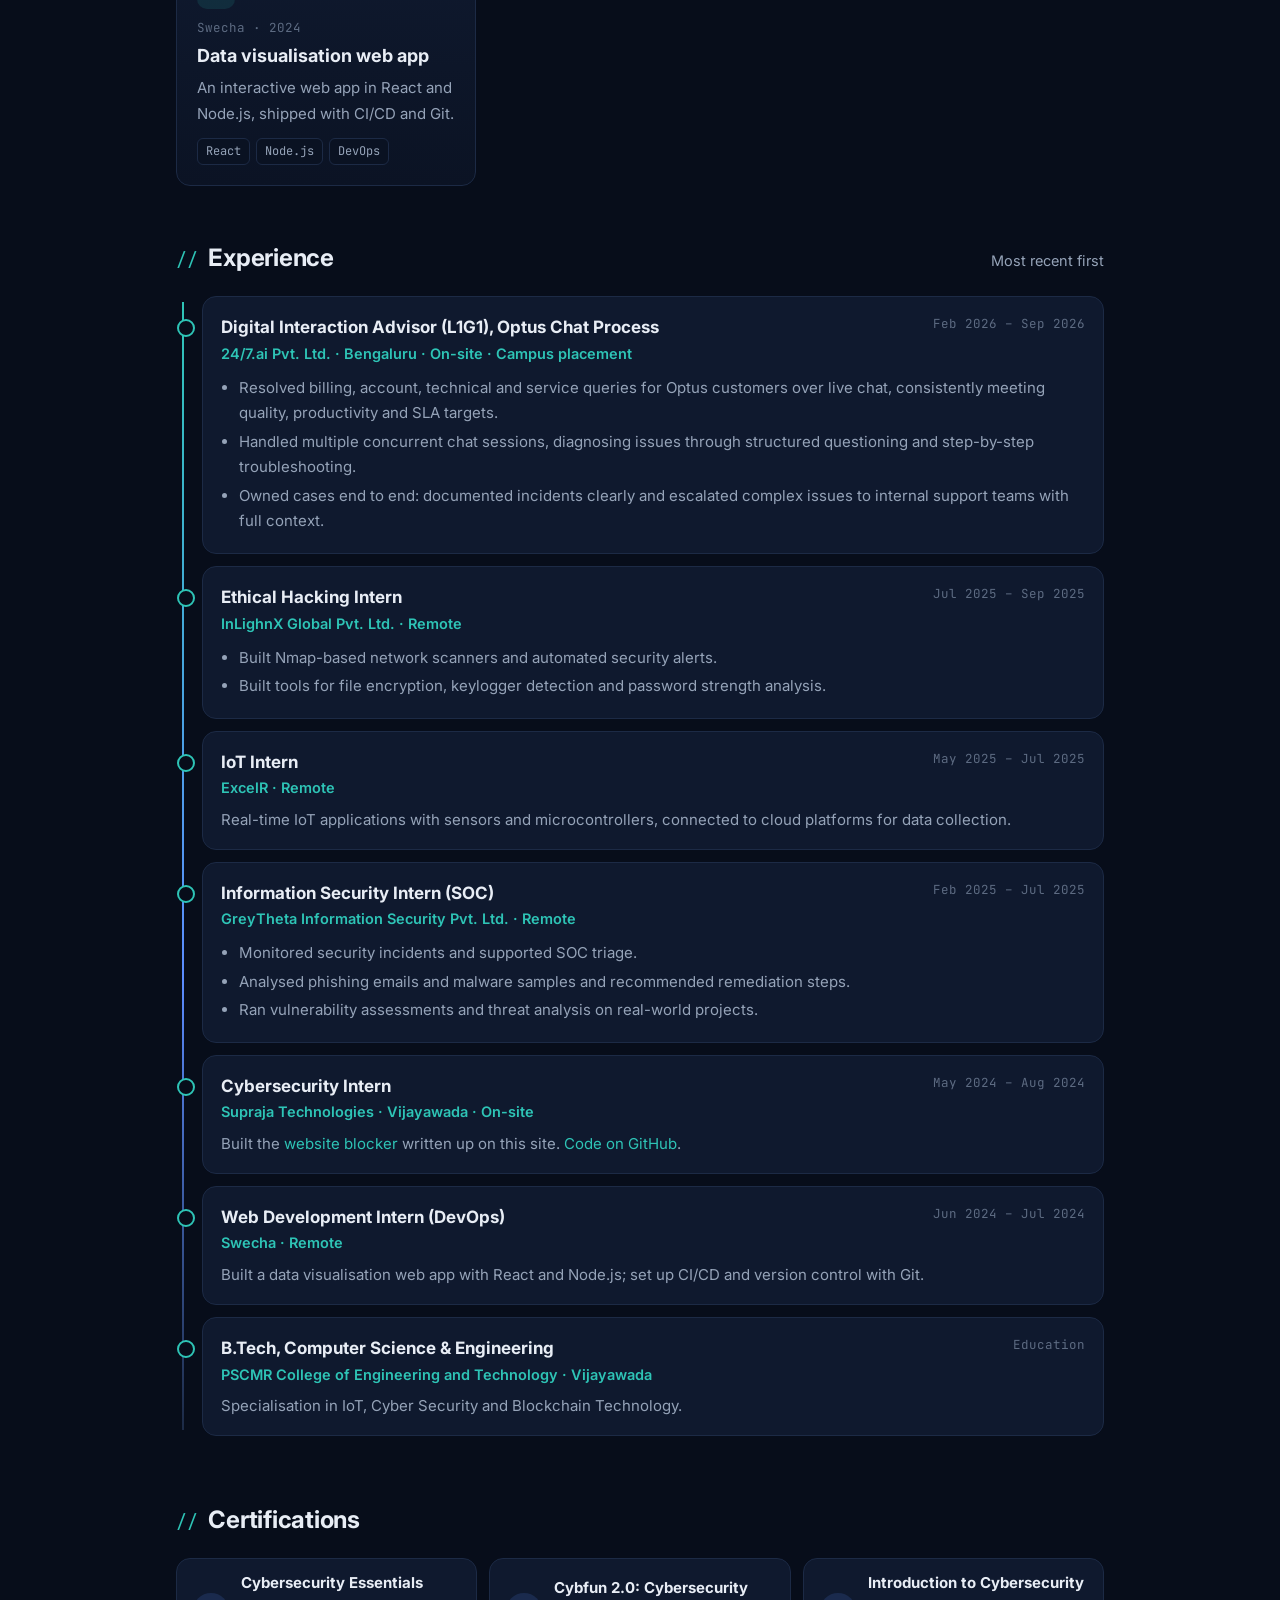
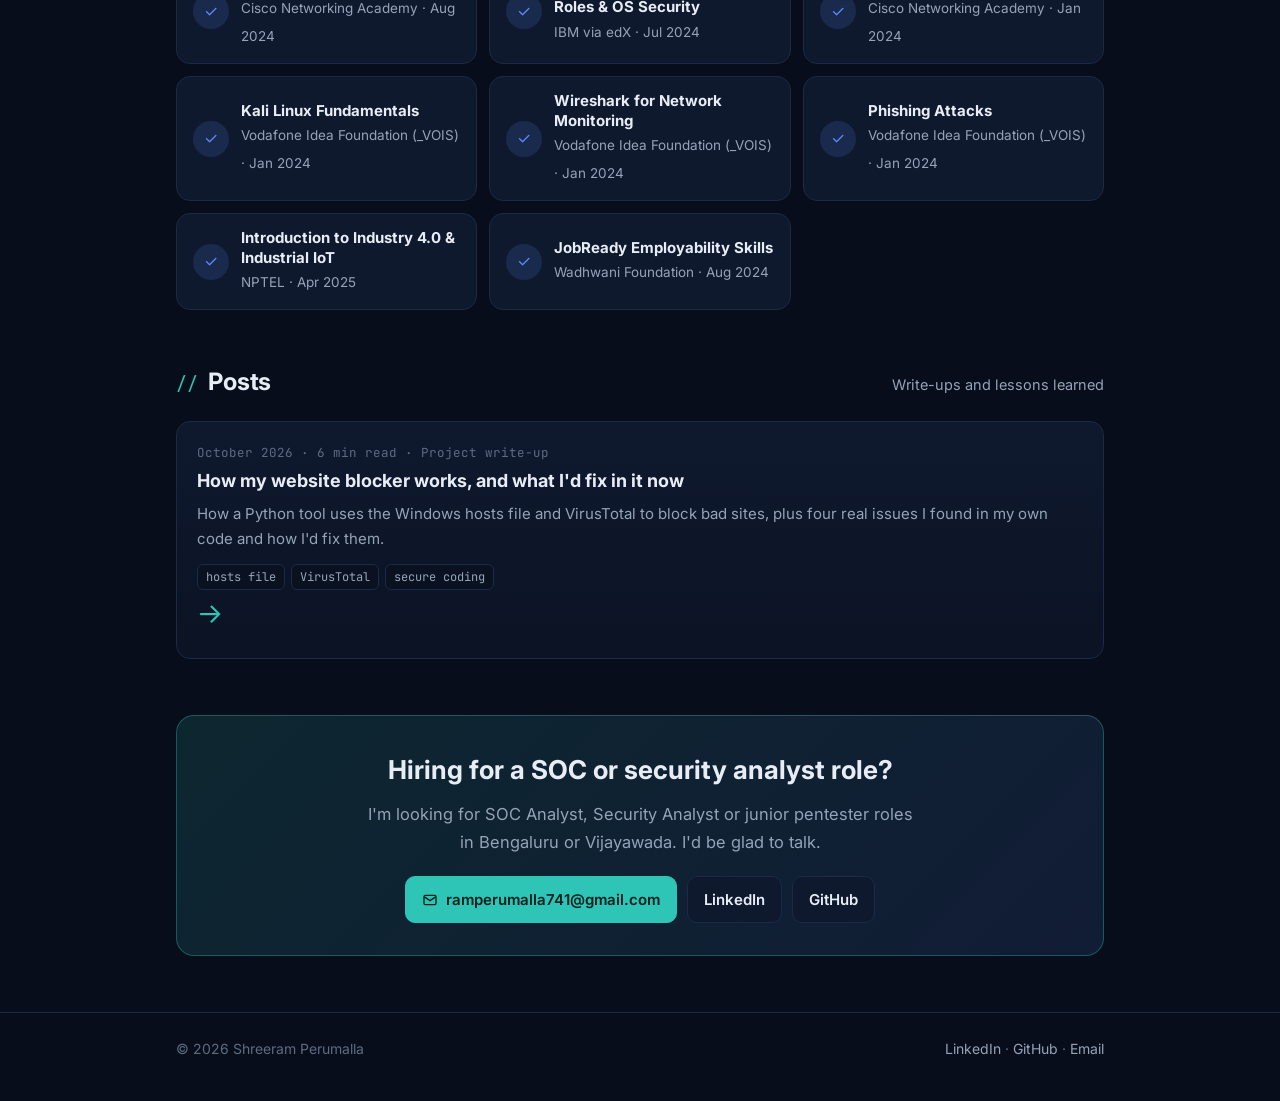
==== commit 66ebbb47: "Add files via upload" ====
--- a/index.html
+++ b/index.html
@@ -15,7 +15,7 @@
 <link rel="preconnect" href="https://fonts.googleapis.com">
 <link rel="preconnect" href="https://fonts.gstatic.com" crossorigin>
 <link href="https://fonts.googleapis.com/css2?family=Inter:wght@400;500;600;700&family=JetBrains+Mono:wght@400;500&display=swap" rel="stylesheet">
-<link rel="stylesheet" href="style.css">
+<link rel="stylesheet" href="style.css?v=3">
 </head>
 <body>
 <header class="site"><div class="wrap">
@@ -49,7 +49,7 @@
     <div class="stat"><b>5</b><span>security &amp; engineering internships</span></div>
     <div class="stat"><b>6 mo</b><span>SOC internship at GreyTheta</span></div>
     <div class="stat"><b>8 mo</b><span>live customer support at 24/7.ai</span></div>
-    <div class="stat"><b>6</b><span>security certifications</span></div>
+    <div class="stat"><b>8</b><span>certifications</span></div>
   </div>
 
   <section class="block" id="skills">
@@ -180,7 +180,9 @@
       <div class="cert"><div class="badge">✓</div><div><b>Introduction to Cybersecurity</b><span>Cisco Networking Academy · Jan 2024</span></div></div>
       <div class="cert"><div class="badge">✓</div><div><b>Kali Linux Fundamentals</b><span>Vodafone Idea Foundation (_VOIS) · Jan 2024</span></div></div>
       <div class="cert"><div class="badge">✓</div><div><b>Wireshark for Network Monitoring</b><span>Vodafone Idea Foundation (_VOIS) · Jan 2024</span></div></div>
-      <div class="cert"><div class="badge">✓</div><div><b>Phishing Attacks</b><span>Vodafone Idea Foundation (_VOIS) · Jan 2024</span></div></div>    </div>
+      <div class="cert"><div class="badge">✓</div><div><b>Phishing Attacks</b><span>Vodafone Idea Foundation (_VOIS) · Jan 2024</span></div></div>
+      <div class="cert"><div class="badge">✓</div><div><b>Introduction to Industry 4.0 &amp; Industrial IoT</b><span>NPTEL · Apr 2025</span></div></div>
+      <div class="cert"><div class="badge">✓</div><div><b>JobReady Employability Skills</b><span>Wadhwani Foundation · Aug 2024</span></div></div>    </div>
   </section>
 
   <section class="block" id="posts">
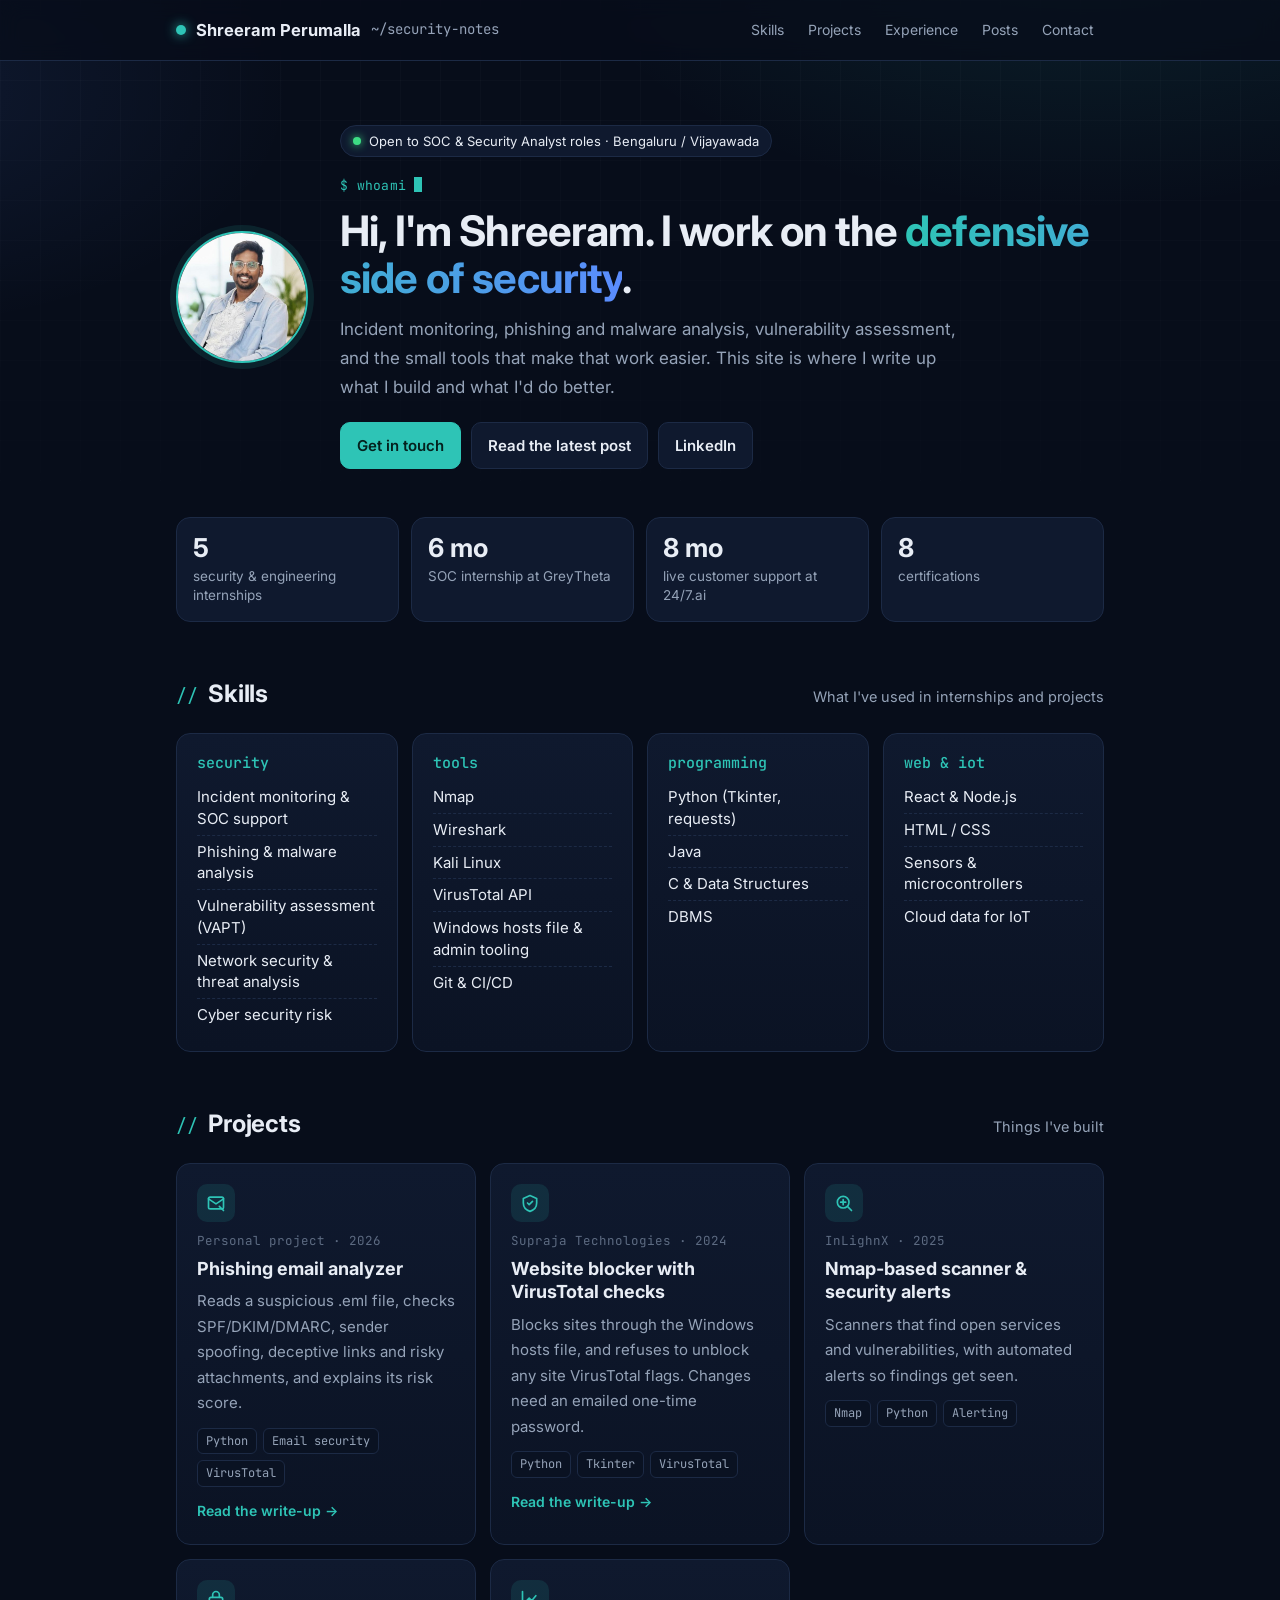
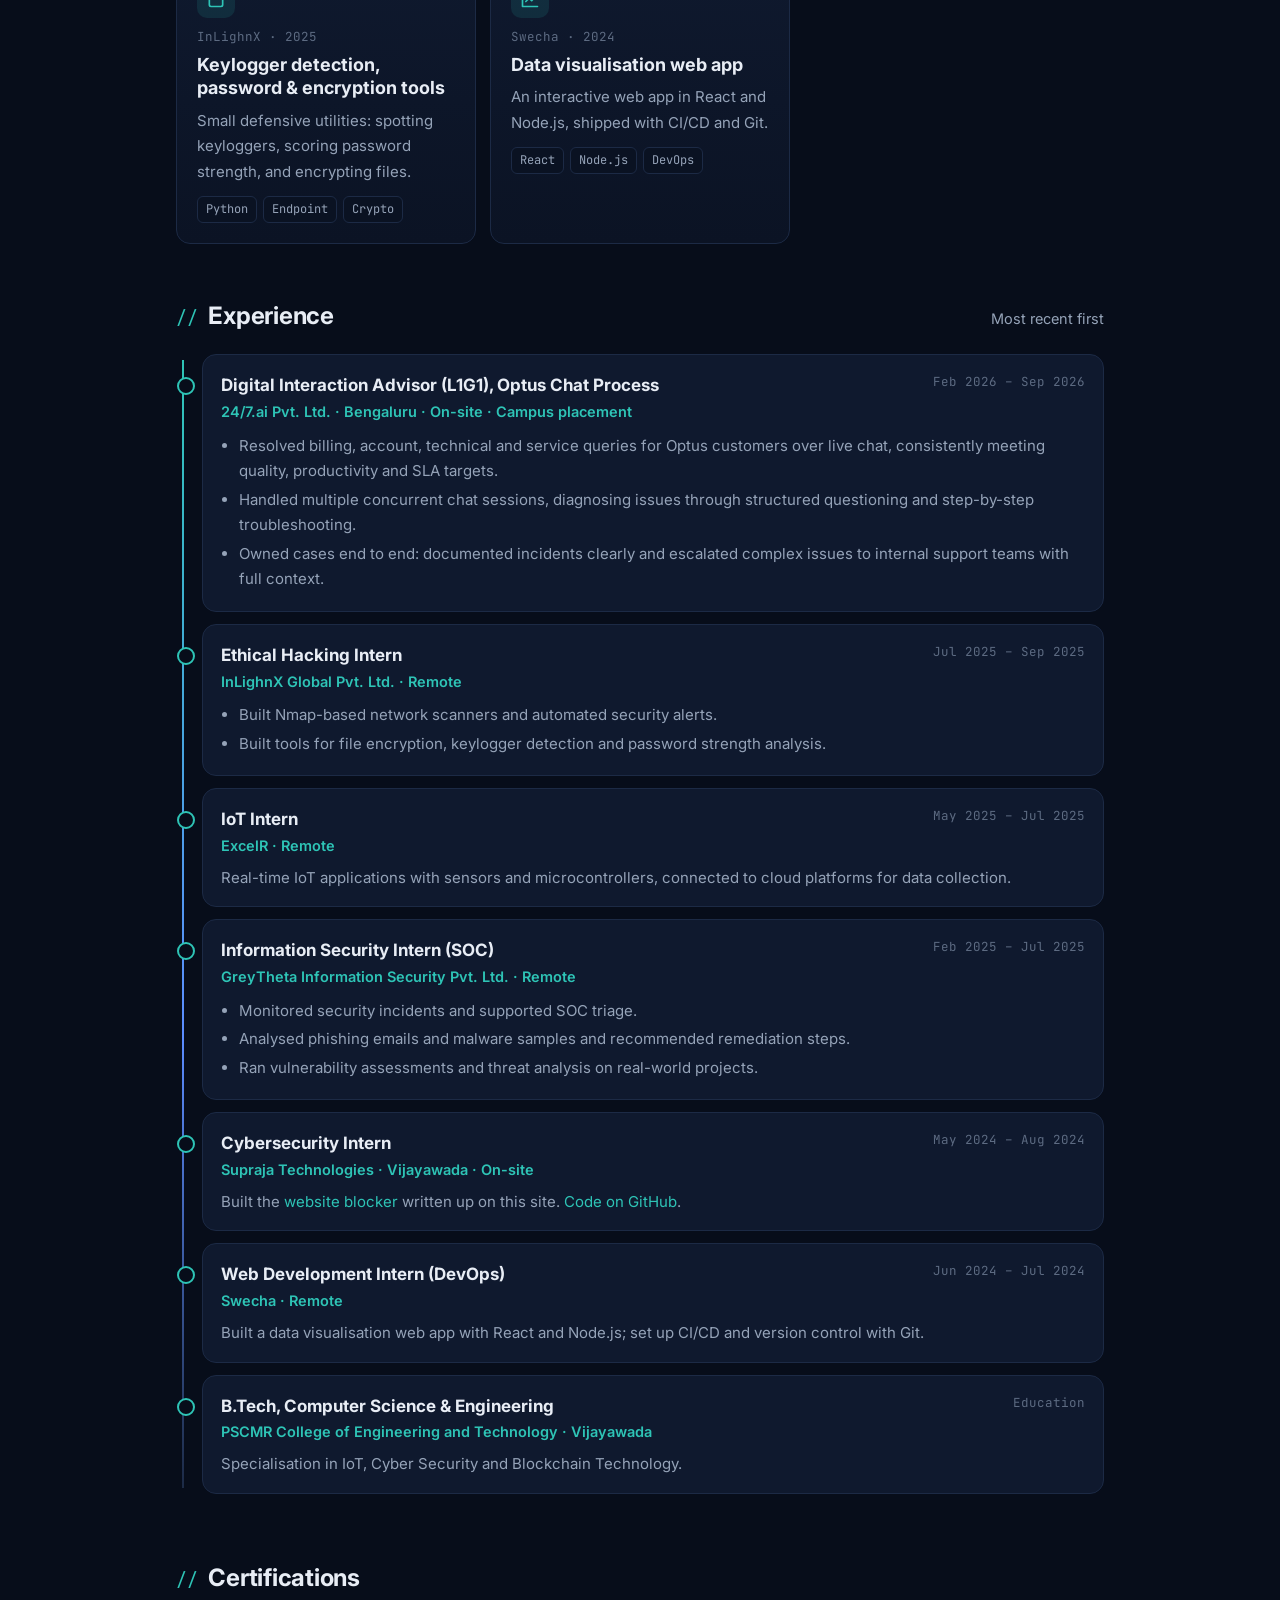
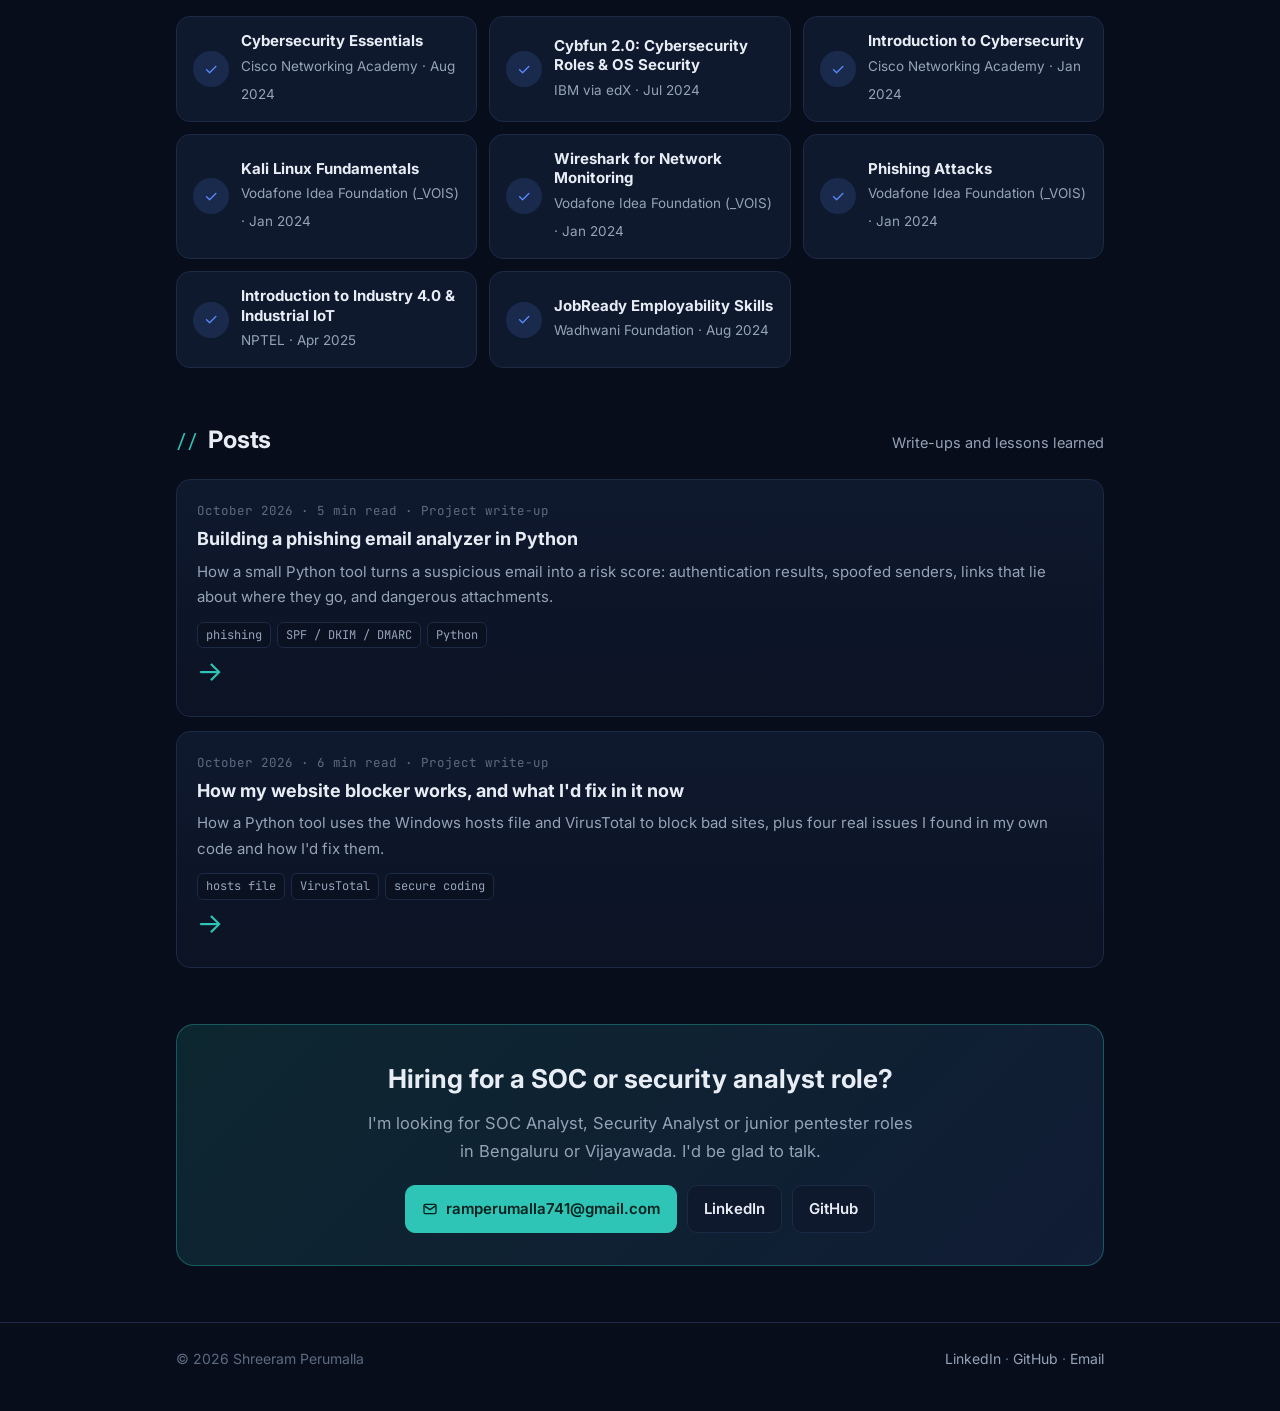
==== commit a85c37ae: "Add phishing email analyzer post and project card" ====
--- a/index.html
+++ b/index.html
@@ -39,7 +39,7 @@
       <p class="lead">Incident monitoring, phishing and malware analysis, vulnerability assessment, and the small tools that make that work easier. This site is where I write up what I build and what I'd do better.</p>
       <div class="btns">
         <a class="btn primary" href="#contact">Get in touch</a>
-        <a class="btn" href="website-blocker.html">Read the latest post</a>
+        <a class="btn" href="phishing-analyzer.html">Read the latest post</a>
         <a class="btn" href="https://www.linkedin.com/in/shreeram-perumalla">LinkedIn</a>
       </div>
     </div>
@@ -88,6 +88,14 @@
   <section class="block" id="projects">
     <div class="sec-head"><h2>Projects</h2><p>Things I've built</p></div>
     <div class="grid">
+      <a class="card" href="phishing-analyzer.html">
+        <div class="icon"><svg viewBox="0 0 24 24" fill="none" stroke="currentColor" stroke-width="2" stroke-linecap="round" stroke-linejoin="round"><rect x="3" y="5" width="18" height="14" rx="2"/><path d="M3 7l9 6 9-6"/><path d="M16 16l5 5"/></svg></div>
+        <div class="meta">Personal project · 2026</div>
+        <h3>Phishing email analyzer</h3>
+        <p>Reads a suspicious .eml file, checks SPF/DKIM/DMARC, sender spoofing, deceptive links and risky attachments, and explains its risk score.</p>
+        <div class="tags"><span class="tag">Python</span><span class="tag">Email security</span><span class="tag">VirusTotal</span></div>
+        <span class="more">Read the write-up →</span>
+      </a>
       <a class="card" href="website-blocker.html">
         <div class="icon"><svg viewBox="0 0 24 24" fill="none" stroke="currentColor" stroke-width="2" stroke-linecap="round" stroke-linejoin="round"><path d="M12 3l8 3.5v5.5c0 5-3.4 8.5-8 10-4.6-1.5-8-5-8-10V6.5z"/><path d="M9 12l2 2 4-4"/></svg></div>
         <div class="meta">Supraja Technologies · 2024</div>
@@ -188,6 +196,15 @@
   <section class="block" id="posts">
     <div class="sec-head"><h2>Posts</h2><p>Write-ups and lessons learned</p></div>
     <div class="grid">
+      <a class="card post-feature" href="phishing-analyzer.html">
+        <div>
+          <div class="meta">October 2026 · 5 min read · Project write-up</div>
+          <h3>Building a phishing email analyzer in Python</h3>
+          <p>How a small Python tool turns a suspicious email into a risk score: authentication results, spoofed senders, links that lie about where they go, and dangerous attachments.</p>
+          <div class="tags"><span class="tag">phishing</span><span class="tag">SPF / DKIM / DMARC</span><span class="tag">Python</span></div>
+        </div>
+        <div class="arrow">→</div>
+      </a>
       <a class="card post-feature" href="website-blocker.html">
         <div>
           <div class="meta">October 2026 · 6 min read · Project write-up</div>
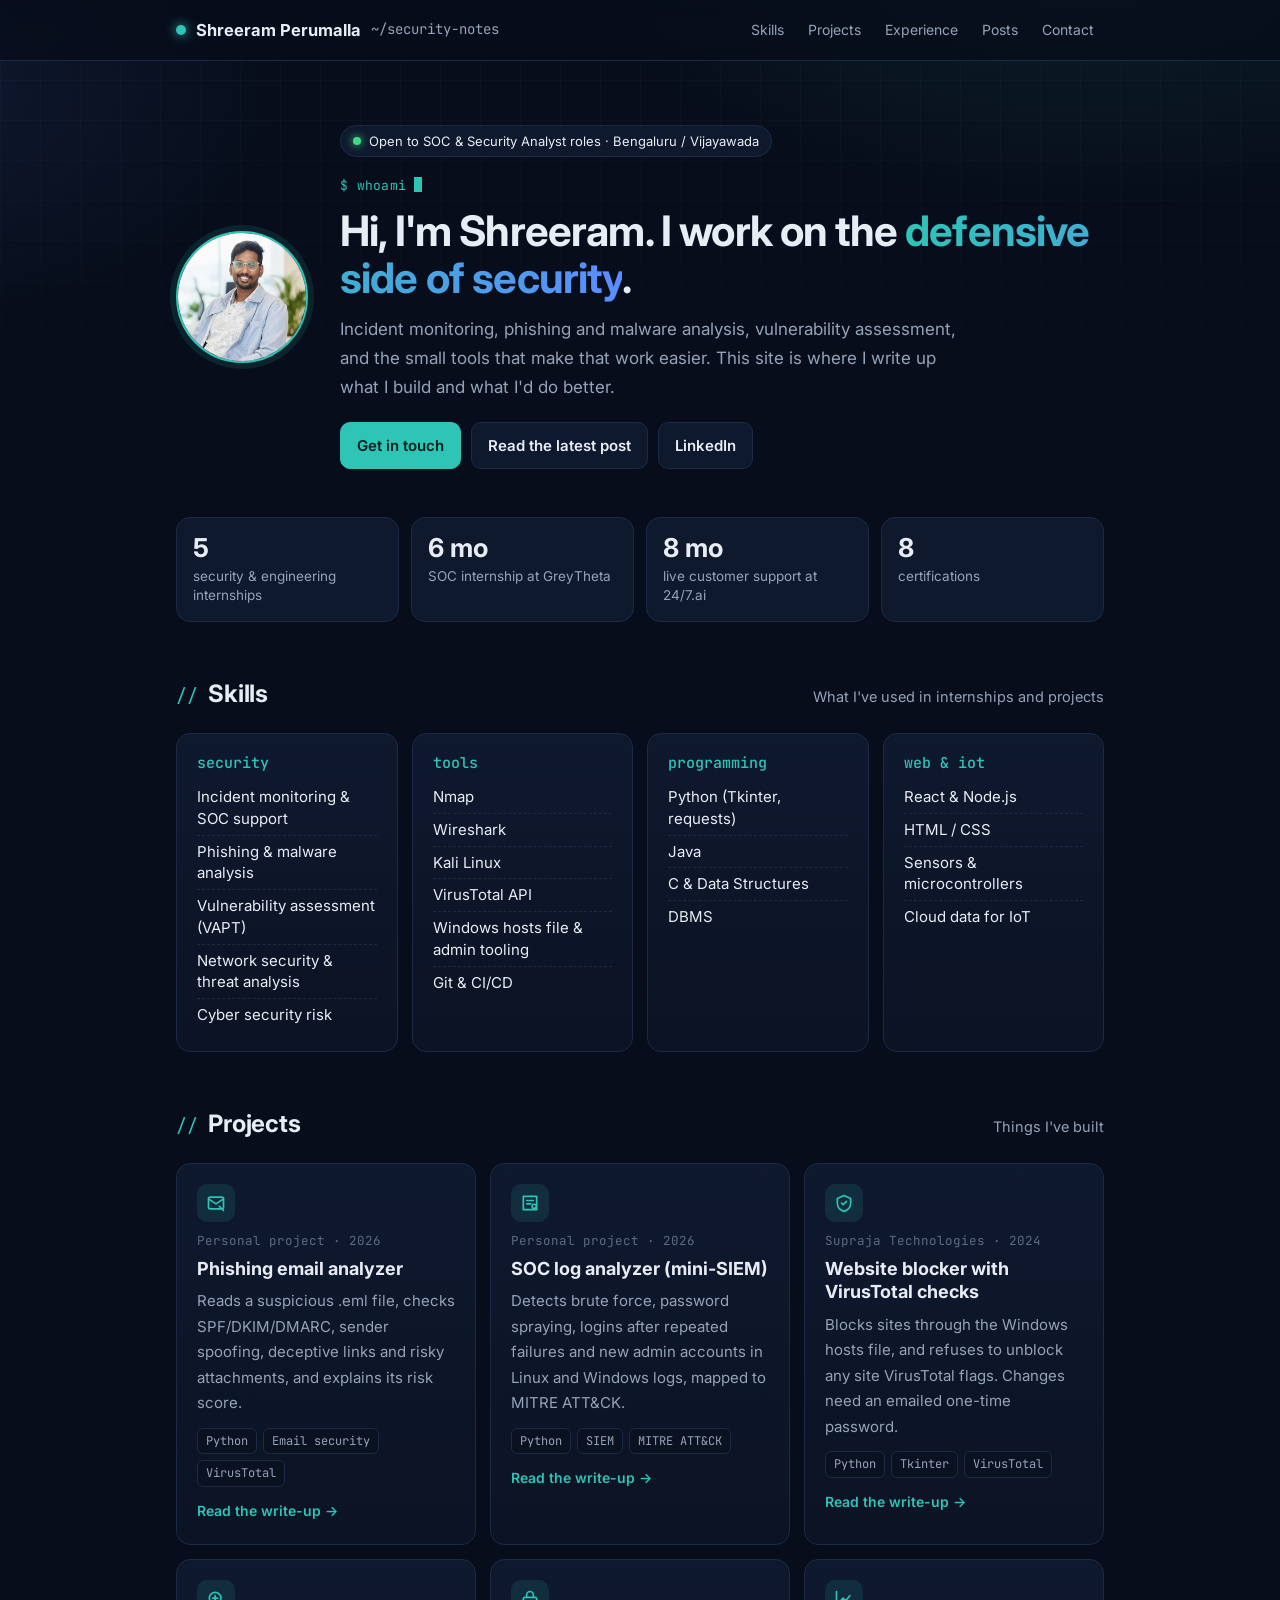
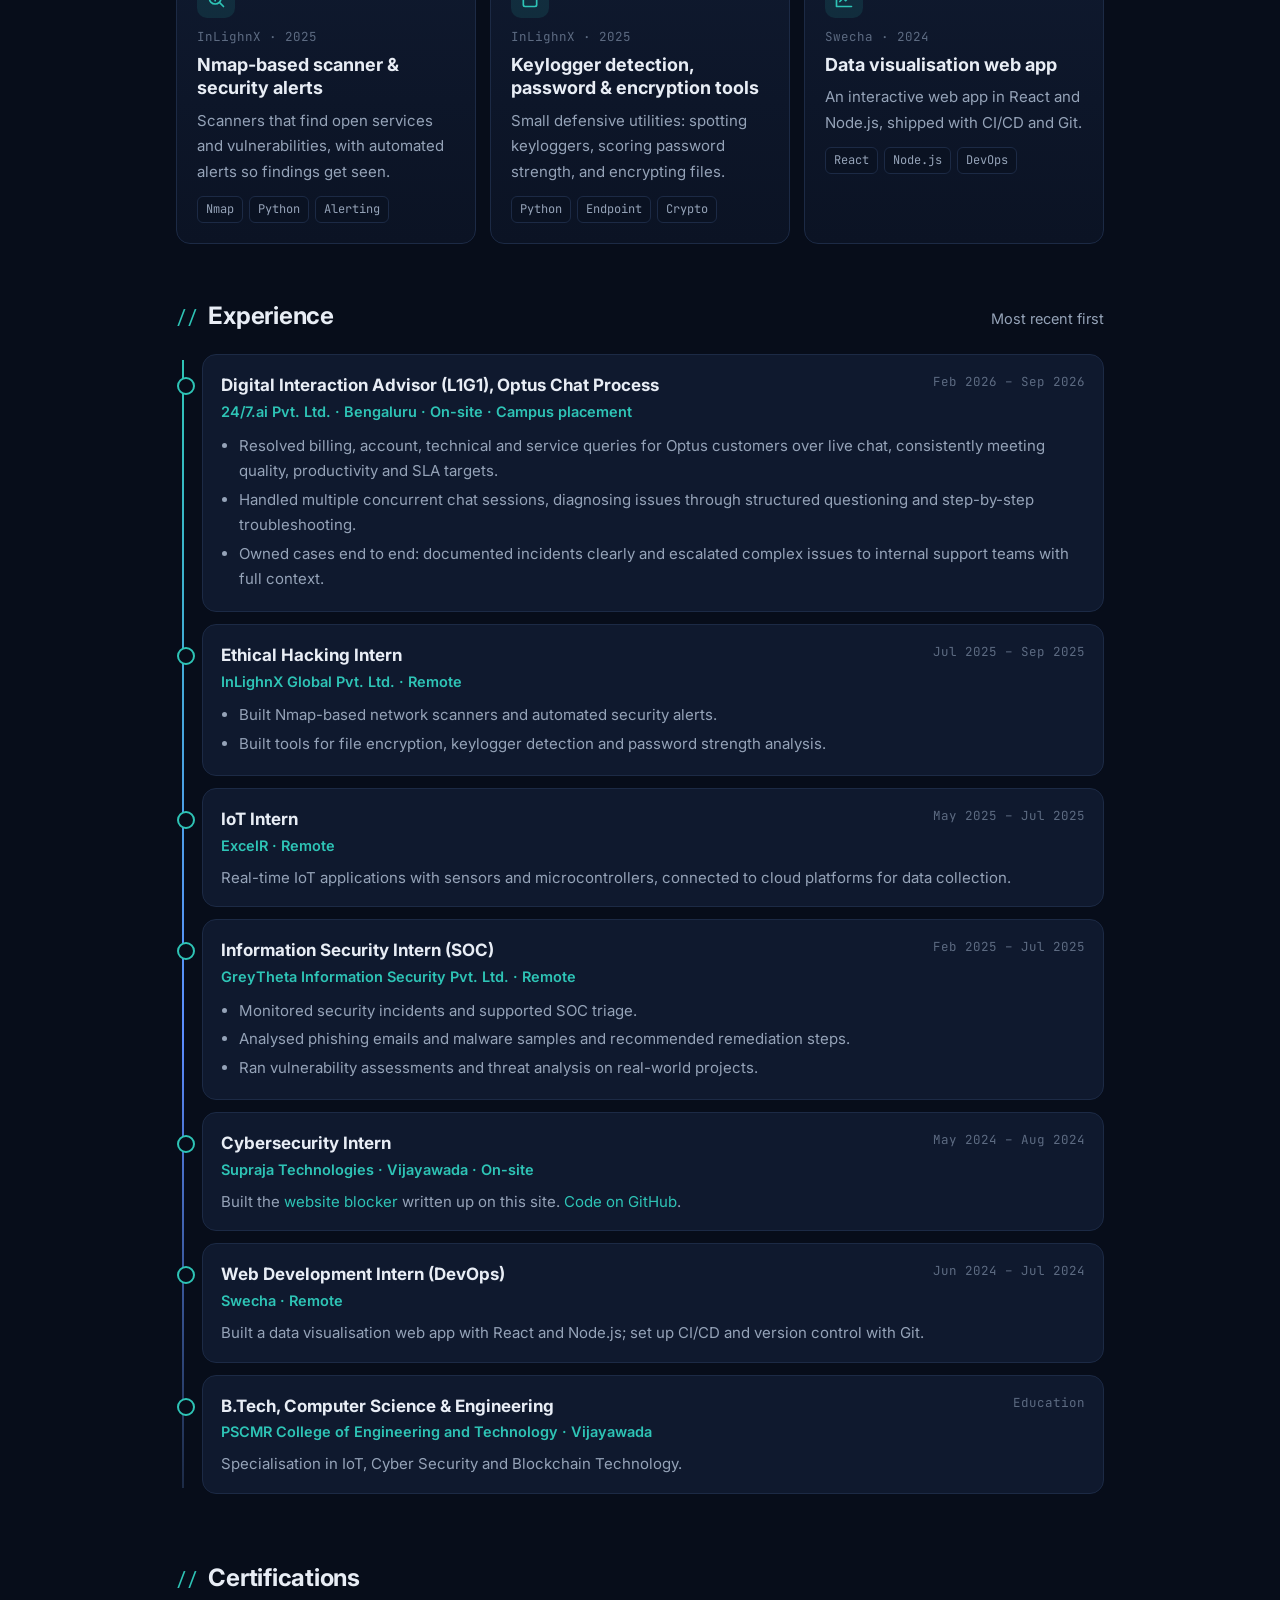
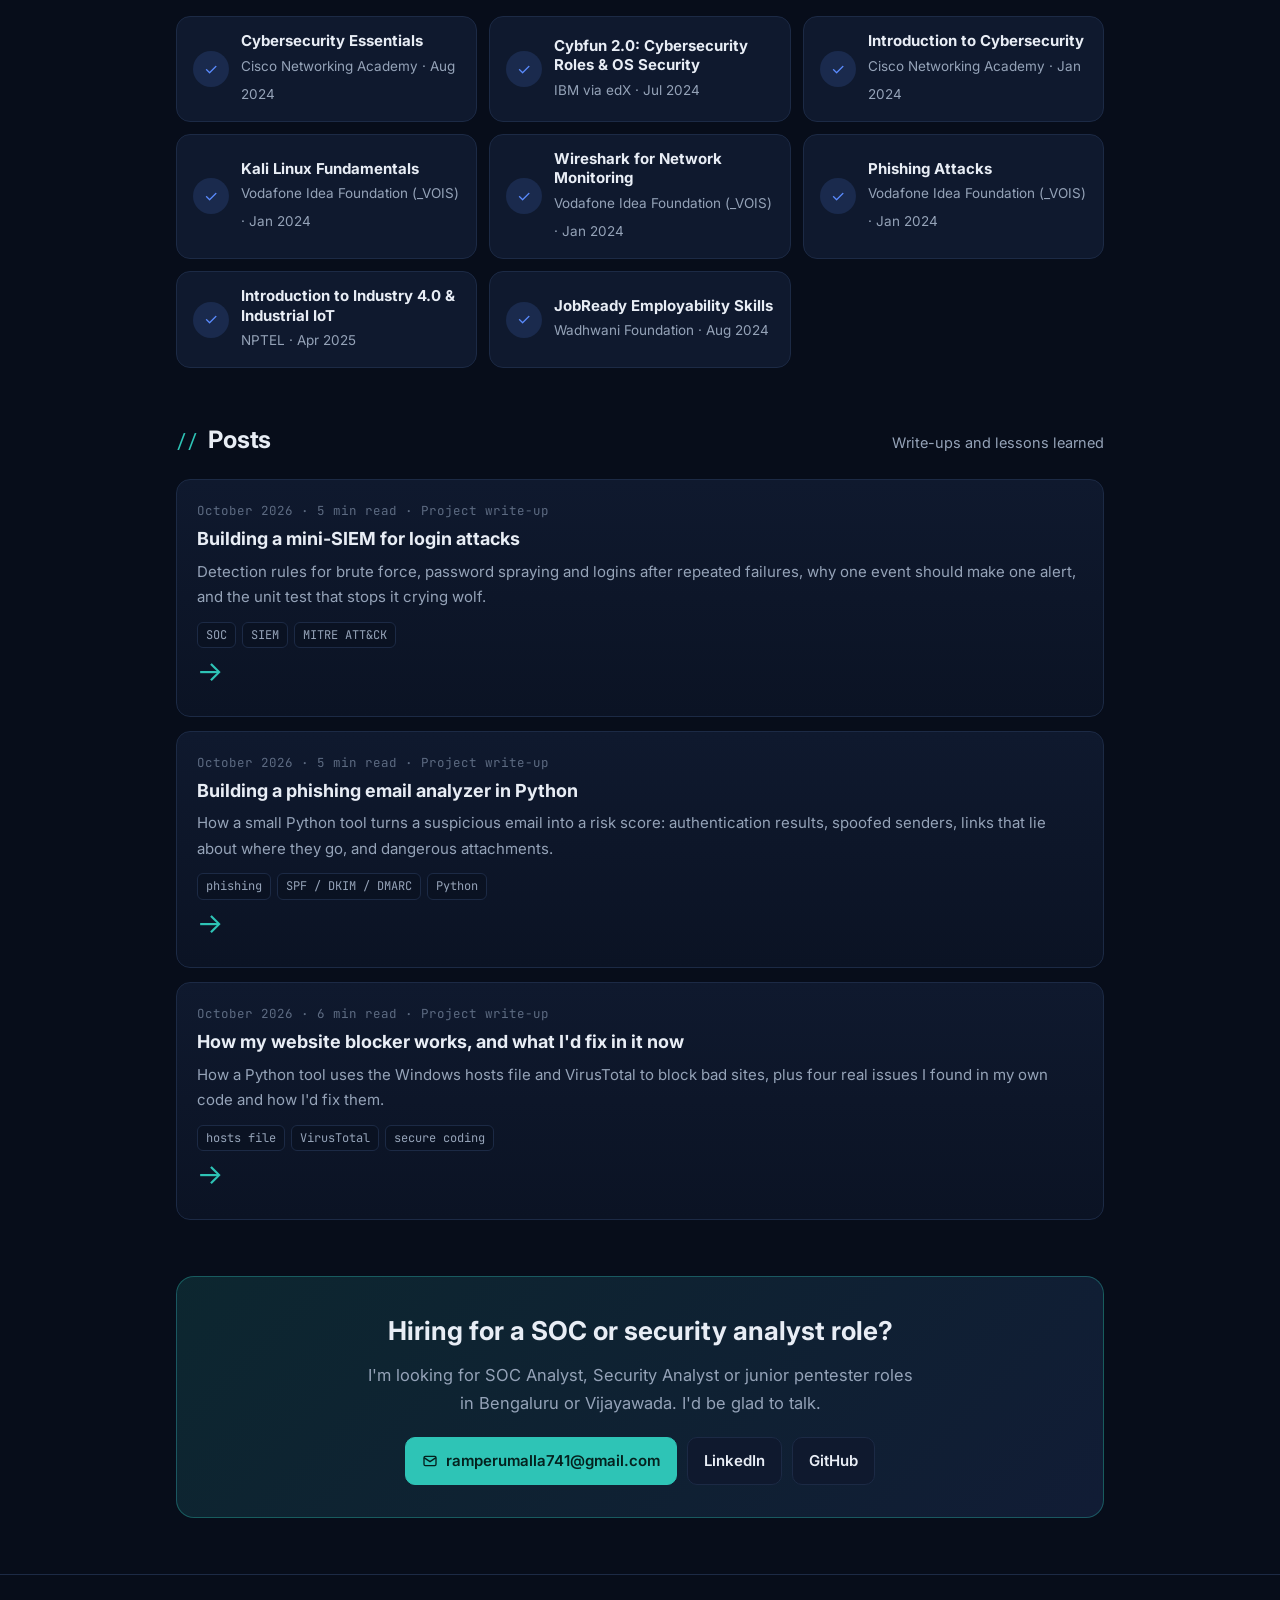
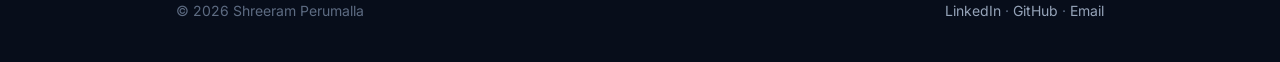
==== commit 458f4d7b: "Add SOC log analyzer post and project card" ====
--- a/index.html
+++ b/index.html
@@ -39,7 +39,7 @@
       <p class="lead">Incident monitoring, phishing and malware analysis, vulnerability assessment, and the small tools that make that work easier. This site is where I write up what I build and what I'd do better.</p>
       <div class="btns">
         <a class="btn primary" href="#contact">Get in touch</a>
-        <a class="btn" href="phishing-analyzer.html">Read the latest post</a>
+        <a class="btn" href="soc-log-analyzer.html">Read the latest post</a>
         <a class="btn" href="https://www.linkedin.com/in/shreeram-perumalla">LinkedIn</a>
       </div>
     </div>
@@ -94,6 +94,14 @@
         <h3>Phishing email analyzer</h3>
         <p>Reads a suspicious .eml file, checks SPF/DKIM/DMARC, sender spoofing, deceptive links and risky attachments, and explains its risk score.</p>
         <div class="tags"><span class="tag">Python</span><span class="tag">Email security</span><span class="tag">VirusTotal</span></div>
+        <span class="more">Read the write-up →</span>
+      </a>
+      <a class="card" href="soc-log-analyzer.html">
+        <div class="icon"><svg viewBox="0 0 24 24" fill="none" stroke="currentColor" stroke-width="2" stroke-linecap="round" stroke-linejoin="round"><path d="M4 4h16v16H4z"/><path d="M8 9h8M8 13h5"/><circle cx="17" cy="16" r="2.5"/></svg></div>
+        <div class="meta">Personal project · 2026</div>
+        <h3>SOC log analyzer (mini-SIEM)</h3>
+        <p>Detects brute force, password spraying, logins after repeated failures and new admin accounts in Linux and Windows logs, mapped to MITRE ATT&amp;CK.</p>
+        <div class="tags"><span class="tag">Python</span><span class="tag">SIEM</span><span class="tag">MITRE ATT&amp;CK</span></div>
         <span class="more">Read the write-up →</span>
       </a>
       <a class="card" href="website-blocker.html">
@@ -196,6 +204,15 @@
   <section class="block" id="posts">
     <div class="sec-head"><h2>Posts</h2><p>Write-ups and lessons learned</p></div>
     <div class="grid">
+      <a class="card post-feature" href="soc-log-analyzer.html">
+        <div>
+          <div class="meta">October 2026 · 5 min read · Project write-up</div>
+          <h3>Building a mini-SIEM for login attacks</h3>
+          <p>Detection rules for brute force, password spraying and logins after repeated failures, why one event should make one alert, and the unit test that stops it crying wolf.</p>
+          <div class="tags"><span class="tag">SOC</span><span class="tag">SIEM</span><span class="tag">MITRE ATT&amp;CK</span></div>
+        </div>
+        <div class="arrow">→</div>
+      </a>
       <a class="card post-feature" href="phishing-analyzer.html">
         <div>
           <div class="meta">October 2026 · 5 min read · Project write-up</div>
